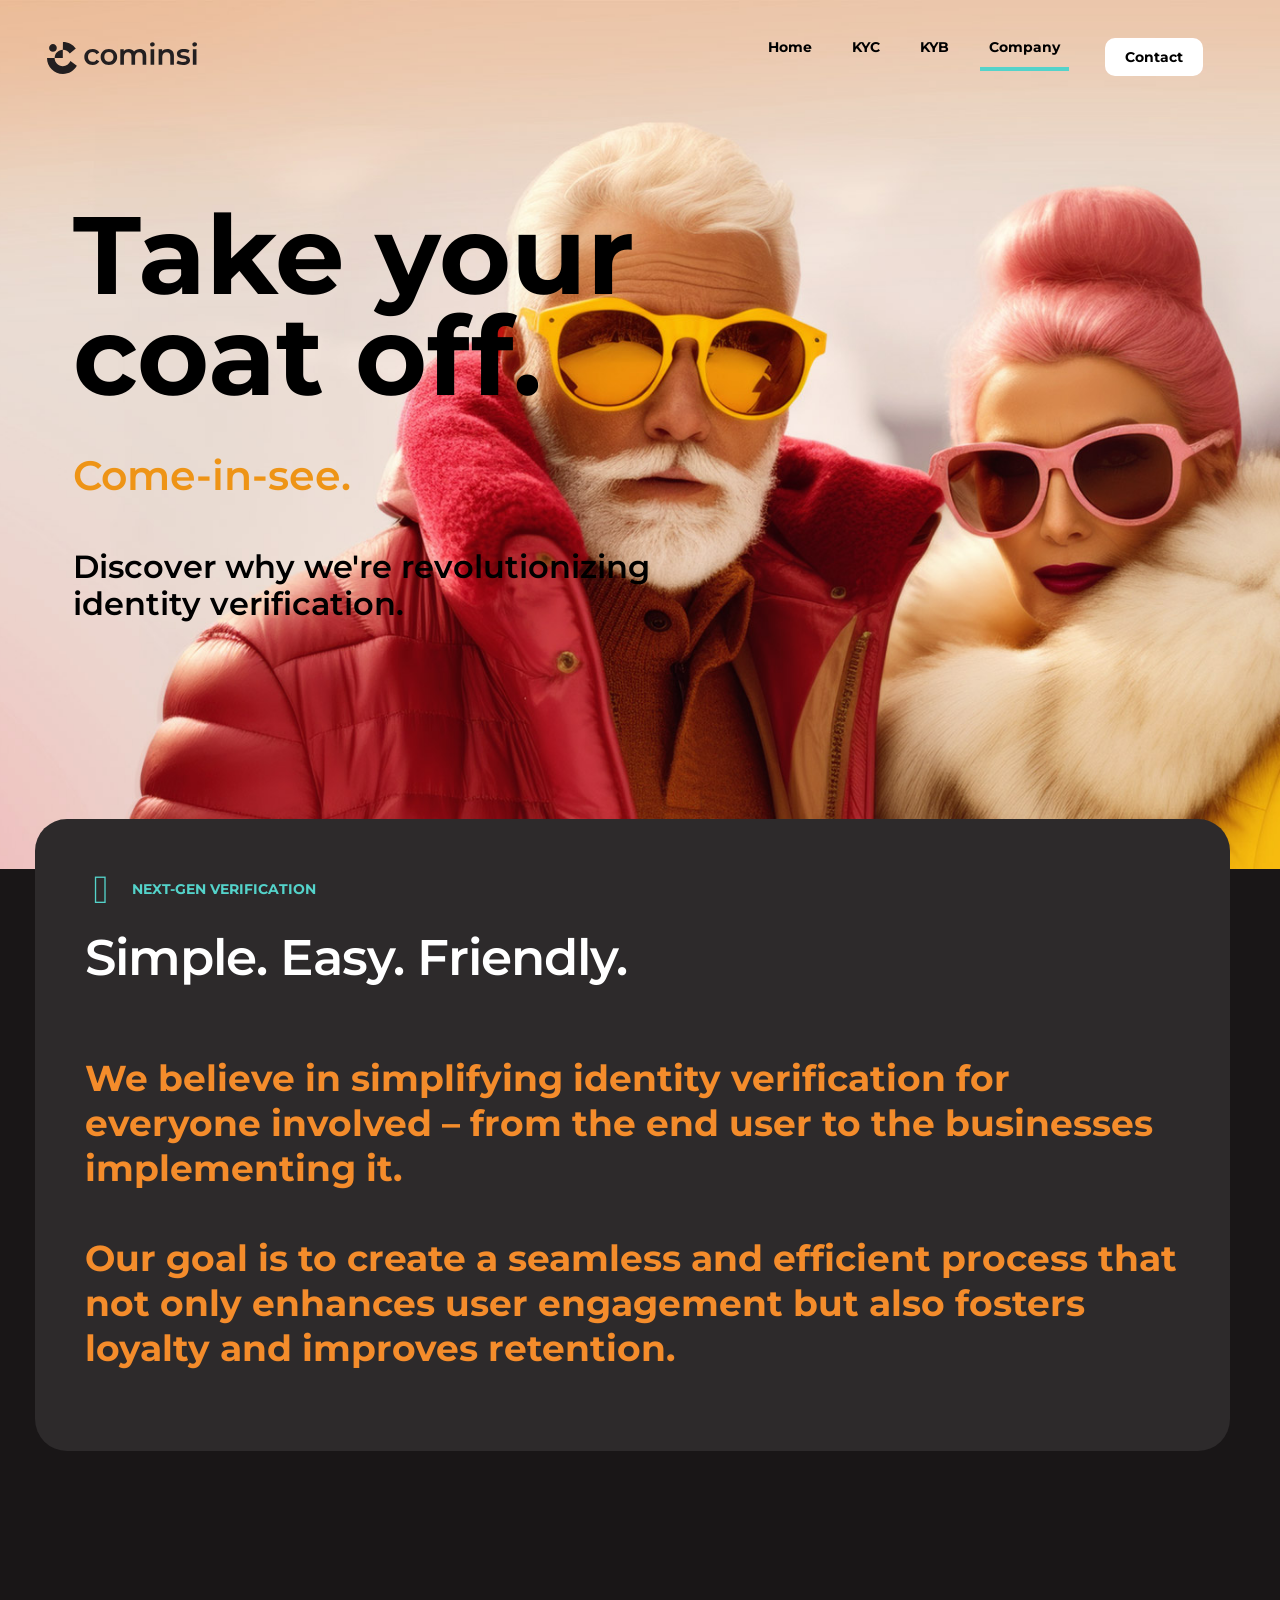
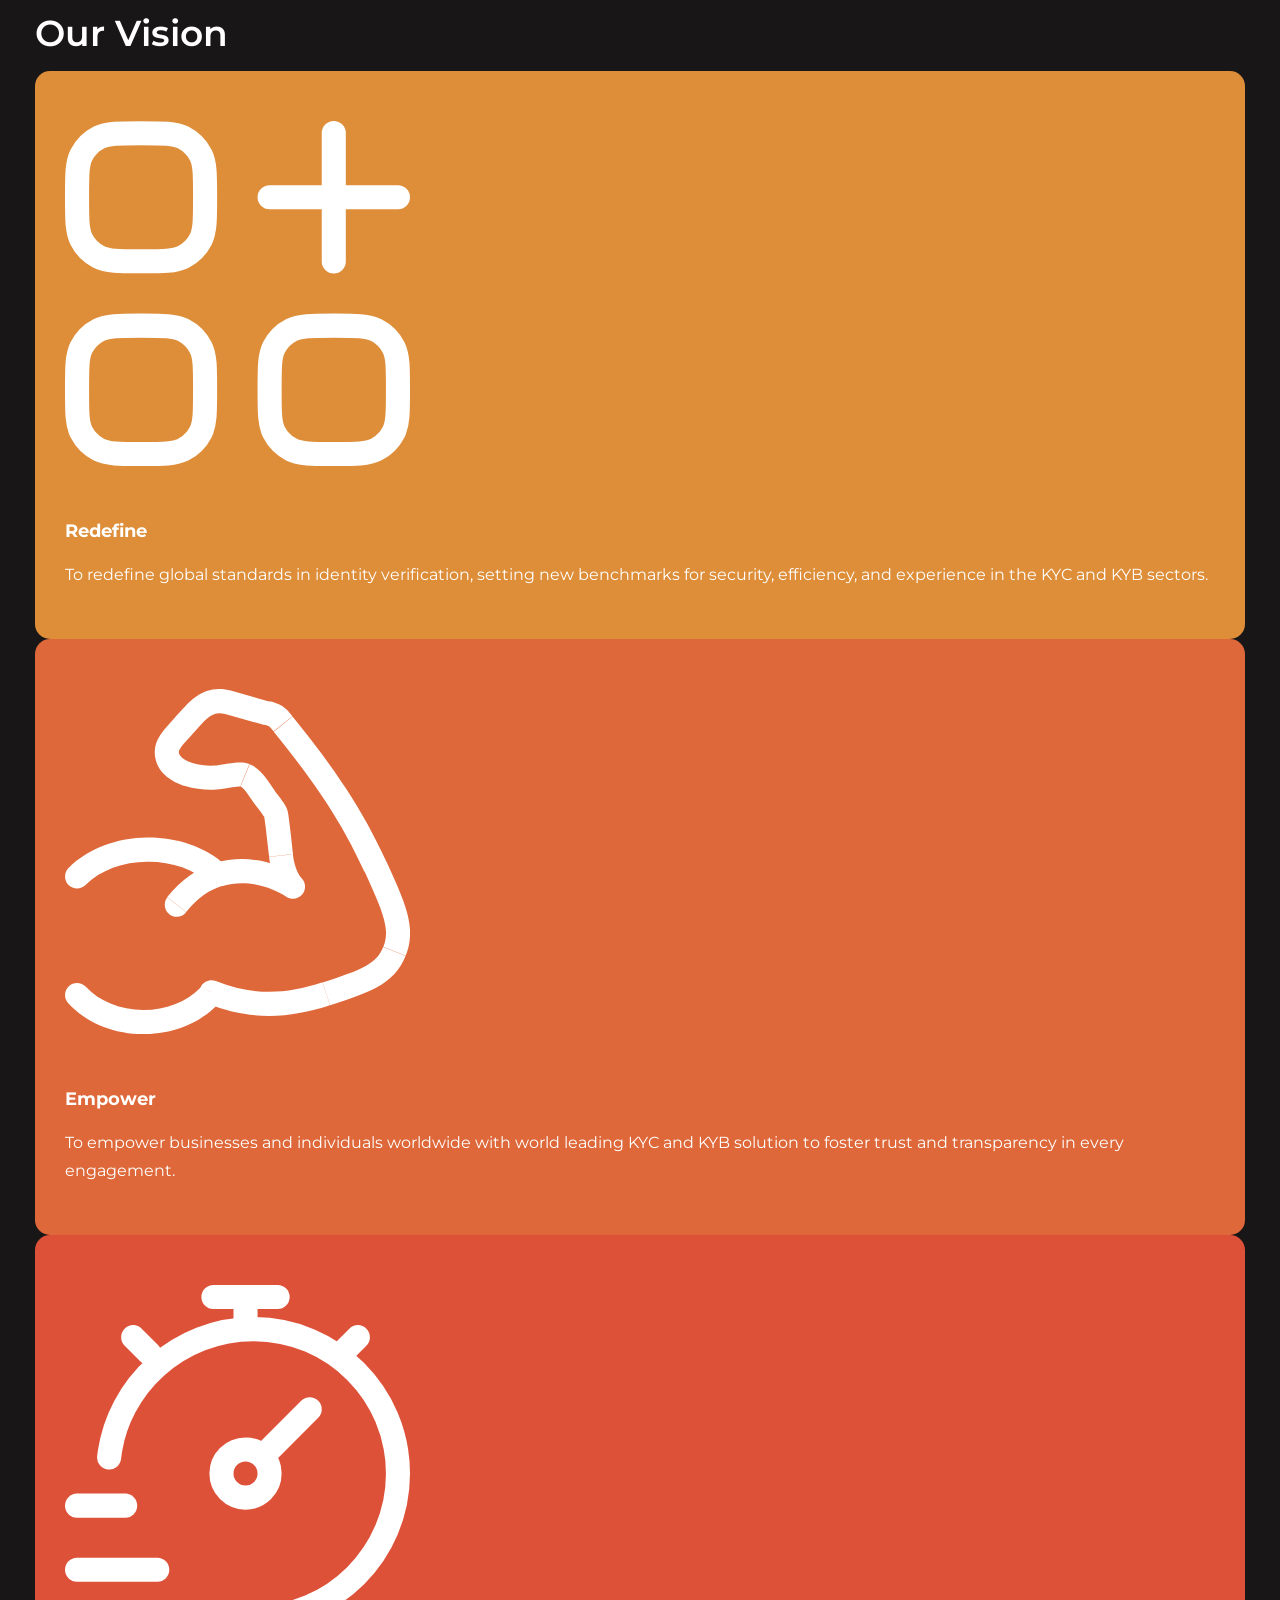
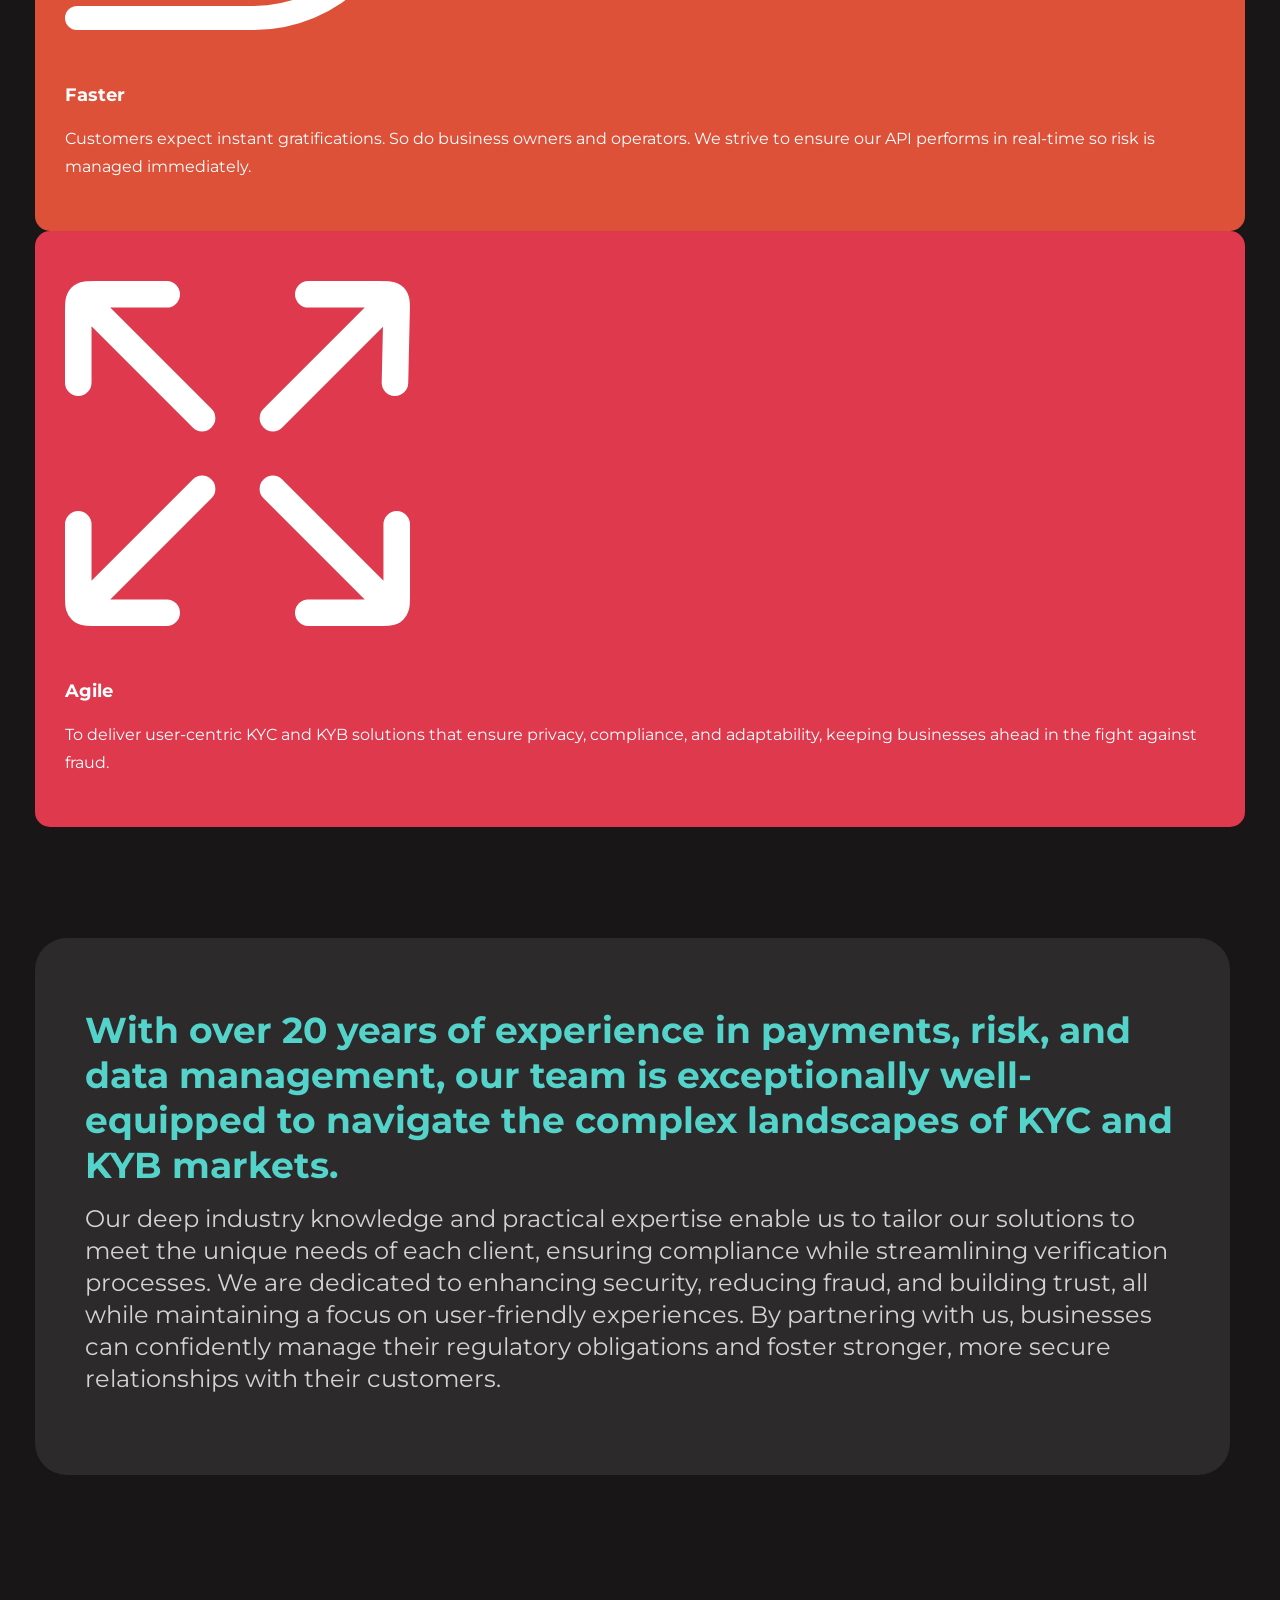
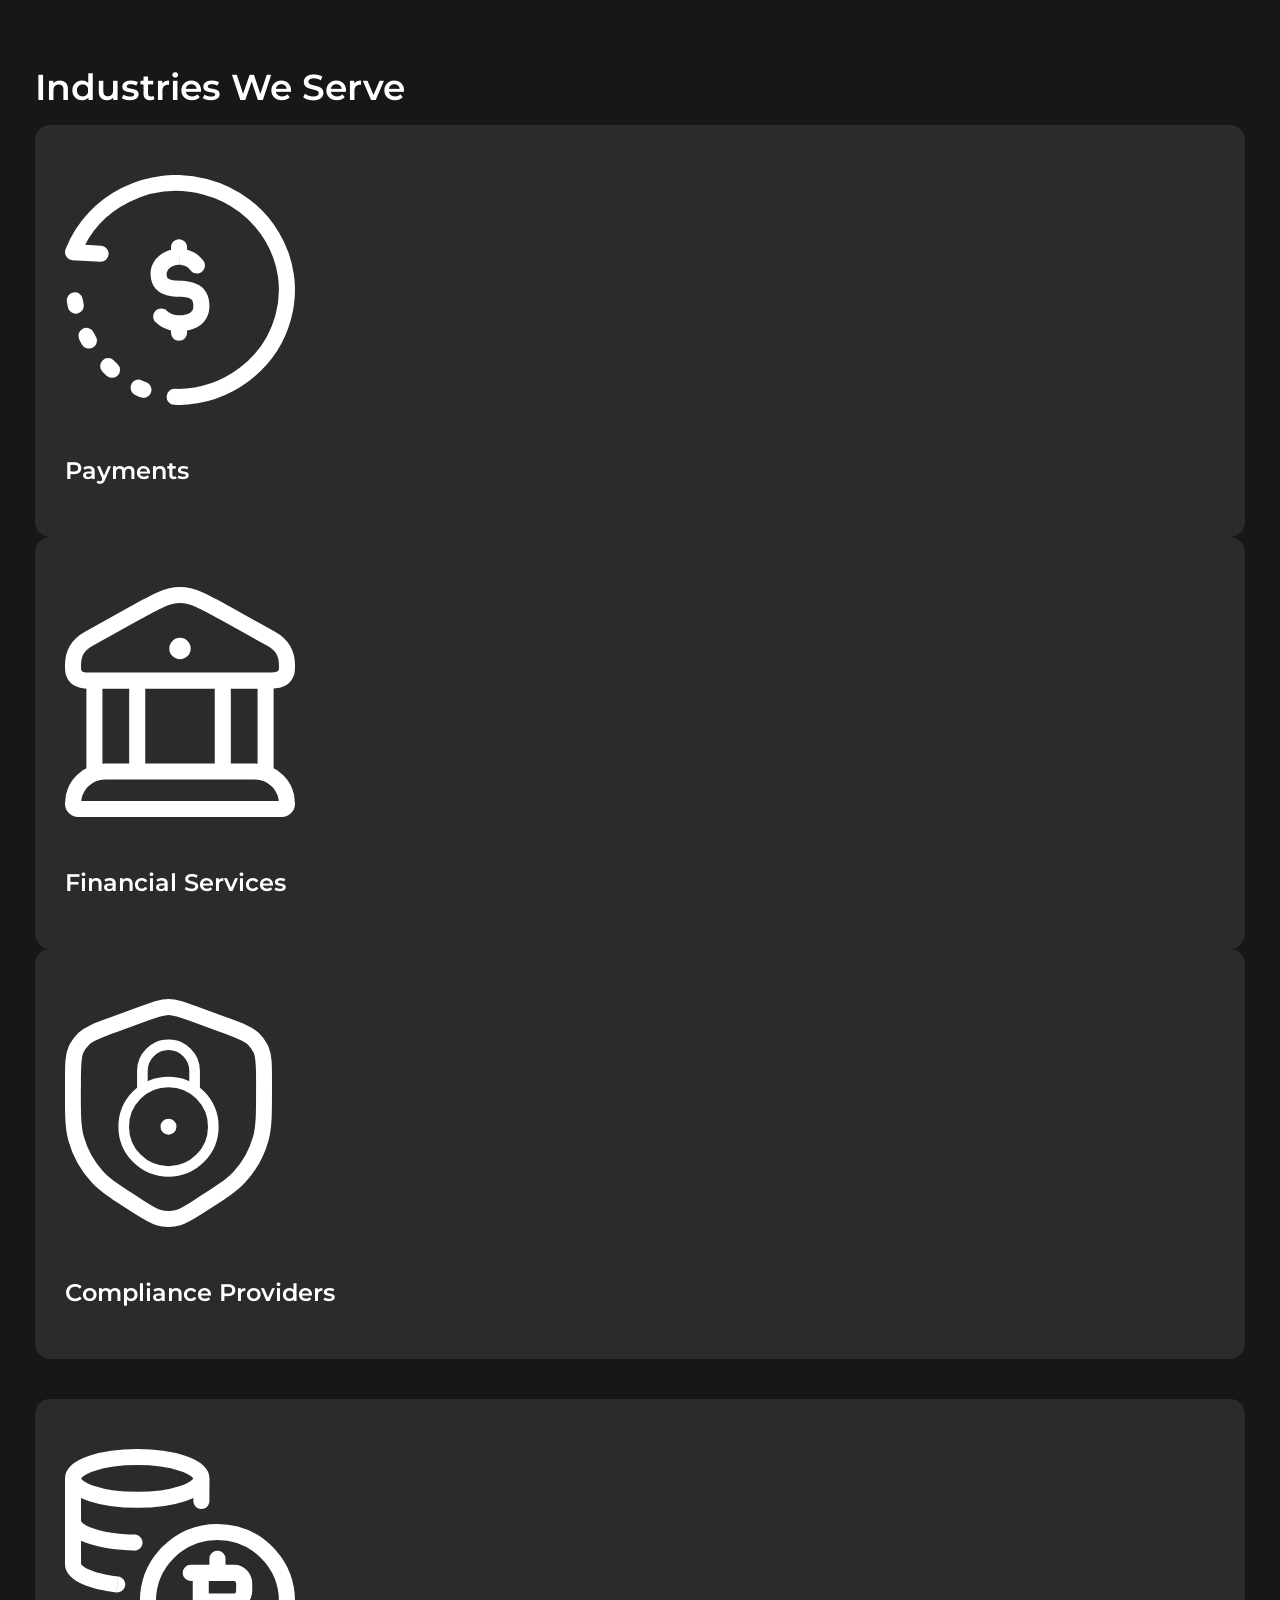
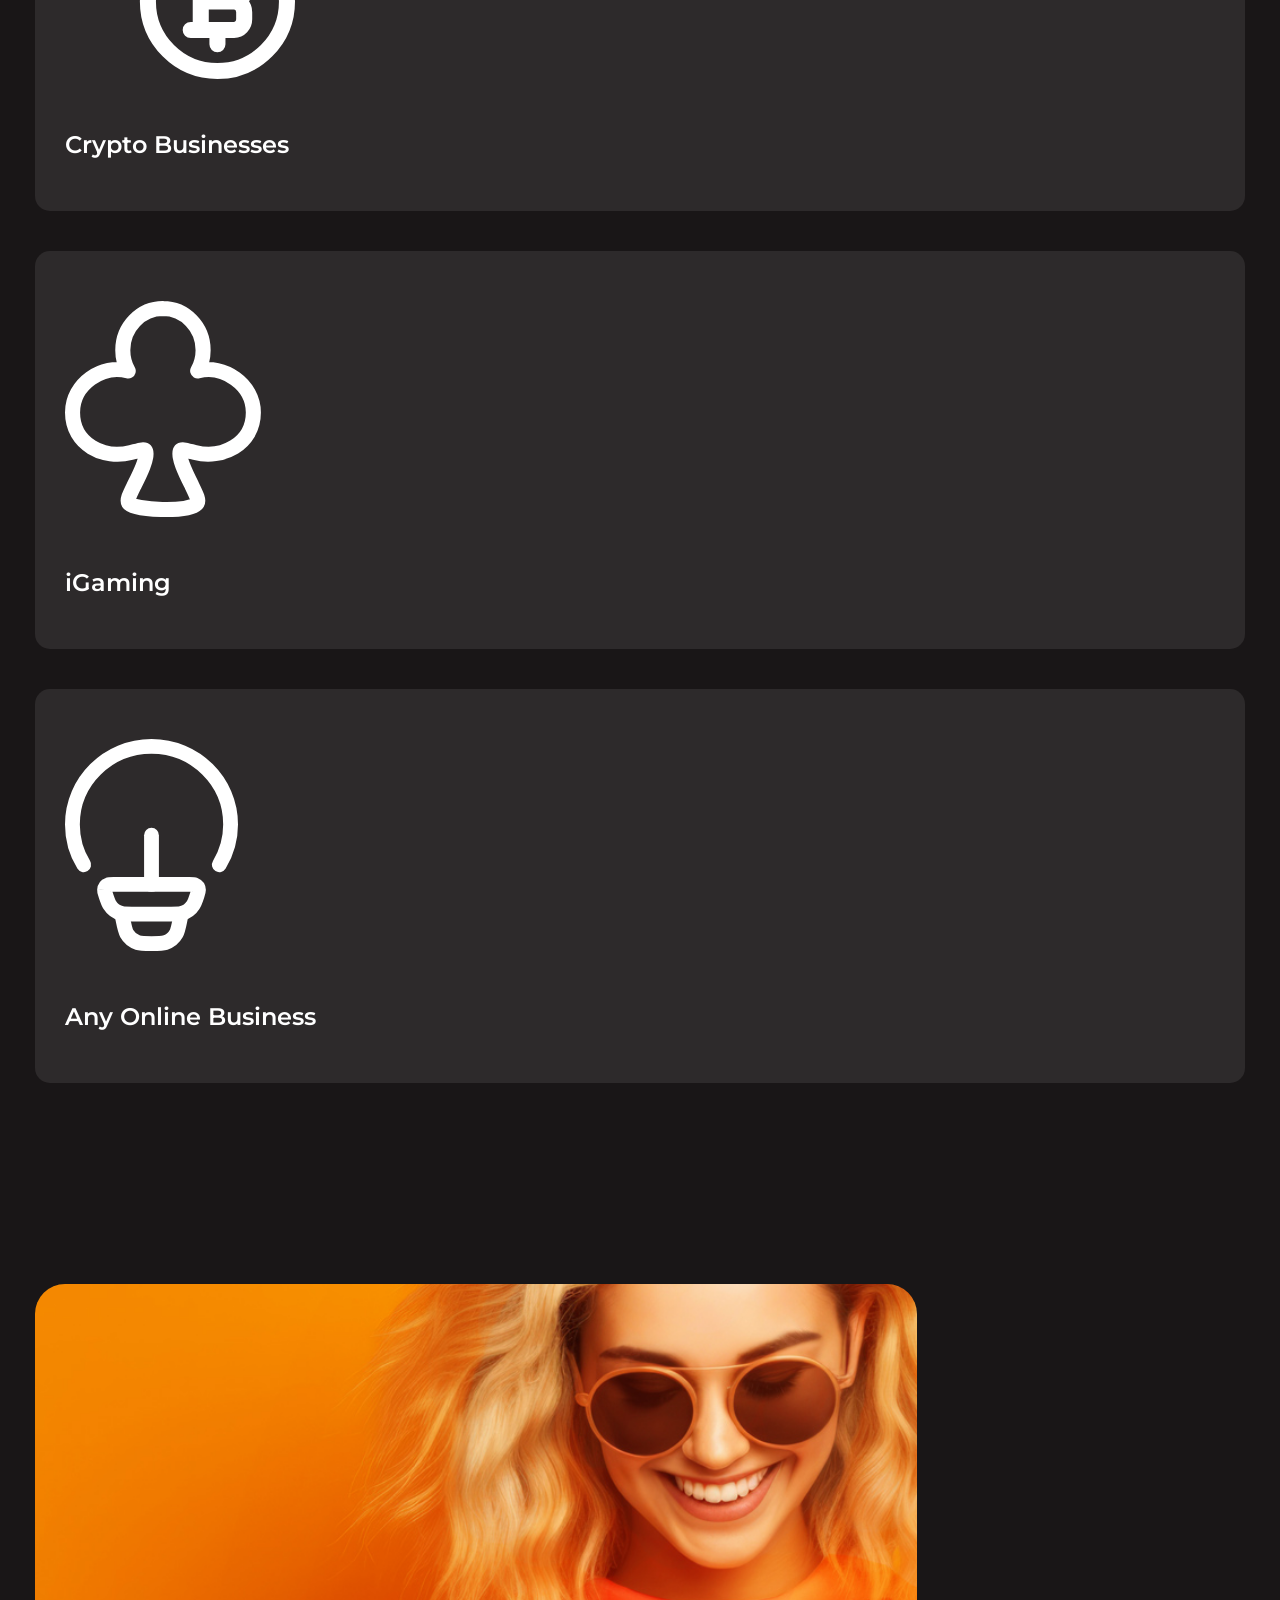
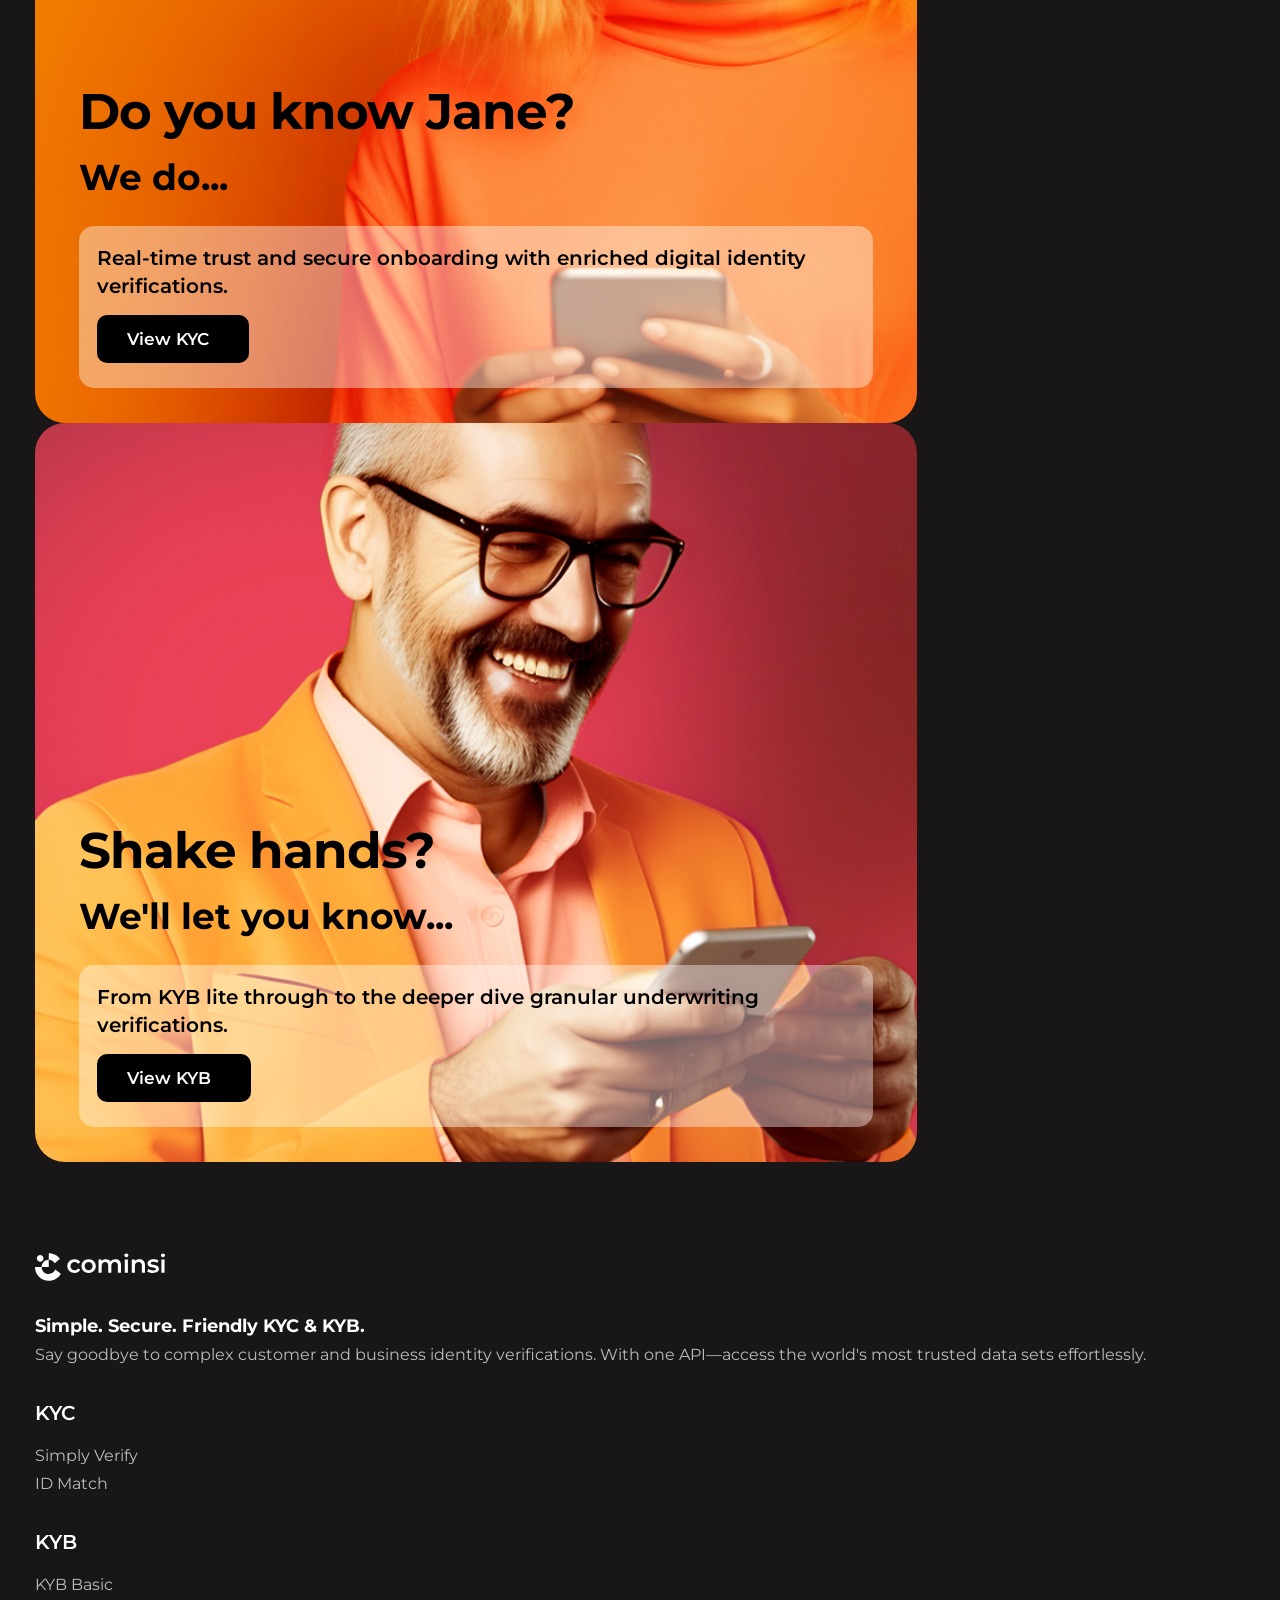
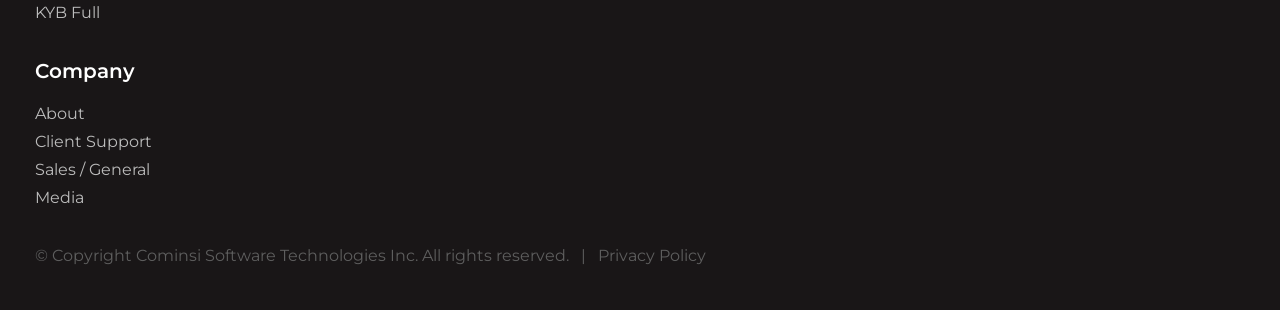
==== company/about.html @ 77bf4274 "Site Launch" ====
<!DOCTYPE html>

<html class="no-js">
<!--<![endif]-->

<head>
	<!-- Basic Page Needs -->
	<meta charset="utf-8">
	<title>Cominsi | KYC</title>
	<meta name="description" content="">
	<meta name="author" content="">
	<!-- Mobile Specific Metas -->
	<meta name="viewport" content="width=device-width, initial-scale=1, maximum-scale=1">
	<!-- Favicons -->
	<link rel="shortcut icon" href="../img/favicon.ico">
	
	<!-- FONTS -->
	
	<link rel='stylesheet' href='https://fonts.googleapis.com/css?family=Montserrat:100,200,300,400,400italic,500,600,700,700italic,900'>
	
	<!-- Bootstrap core CSS -->
	<link href="../css/bootstrap.min.css" rel="stylesheet">
	
	<!--CSS -->
	<link rel='stylesheet' href='../css-new/structure.css'>
	<link rel='stylesheet' href='../css-new/styles.css'>
	
	<!-- Revolution Slider -->
	<link rel="stylesheet" href="../plugins/rs-plugin-6.custom/css/rs6.css"> </head>






<body class="home page template-slider content-brightness-light input-brightness-light button-custom layout-full-width if-zoom no-shadows header-transparent sticky-header sticky-tb-color ab-hide subheader-both-center menu-line-below-80 menuo-right menuo-no-borders logo-no-margin footer-copy-center mobile-tb-center mobile-side-slide mobile-mini-mr-ll tablet-sticky mobile-sticky mobile-icon-user-ss mobile-icon-wishlist-ss mobile-icon-search-ss mobile-icon-wpml-ss mobile-icon-action-ss be-page-5 ">
	<div id="Wrapper">
		<div id="Header_wrapper">
			<header id="Header">
				<div id="Top_bar">
					<div class="container">
						<div class="column one">
							<div class="top_bar_left clearfix">


								<div class="logo">
									<a id="logo" href="../index.html" title="Cominsi" data-height="80" data-padding="15">
										<img class="logo-main scale-with-grid svg" src="../img/svg/brand-cominsi-horz-black.svg" />
										<img class="logo-sticky scale-with-grid svg" src="../img/svg/brand-cominsi-horz-black.svg" />
										<img class="logo-mobile scale-with-grid svg" src="../img/svg/brand-cominsi-horz-black.svg" />
										<img class="logo-mobile-sticky scale-with-grid svg" src="../img/svg/brand-cominsi-horz-black.svg" /></a>
								</div>




								<div class="menu_wrapper">
									<nav id="menu">
										<ul id="menu-main-menu" class="menu menu-main">
											<li> <a href="../index.html" style="color:#000;"><span>Home</span></a> </li>
											<li> <a href="../services/kyc.html" style="color:#000;"><span>KYC</span></a> </li>
											<li> <a href="../services/kyb.html" style="color:#000;"><span>KYB</span></a> </li>
											<li class="current-menu-item page_item current_page_item"> <a href="../services/kyc.html" style="color:#000;"><span>Company</span></a> 
												 <ul class="sub-menu">
                                                    <li><a href="#"><span>About</span></a></li>
                                                    <li><a href="contact.html"><span>Contact Us</span></a></li>
                                                 </ul>
                                            </li>


										</ul>
									</nav>

									<a class="responsive-menu-toggle " href="#" aria-label="Mobile menu"><i class="icon-menu-fine" aria-hidden="true"></i></a> </div>


							</div>
							<div class="top_bar_right ">
								<div class="top_bar_right_wrapper"> <a href="contact.html" class="action_button top-bar-right-button ">Contact</a> </div>
							</div>
						</div>
					</div>
				</div>





				<div class="mfn-main-slider" style="background-color:#ebdace;" >
					<!-- START Home Carwash3 REVOLUTION SLIDER 6.5.21 -->
					<p class="rs-p-wp-fix"></p>
					<rs-module-wrap id="rev_slider_1_1_wrapper" data-source="gallery" style="visibility:hidden;background-color: #ebdace; padding:0;margin:0px auto;margin-top:0;margin-bottom:0; " >
						<rs-module id="rev_slider_1_1" data-version="6.5.21">
							<rs-slides>
								<rs-slide style="position: absolute;" data-key="rs-1" data-title="Slide" data-in="o:0;" data-out="a:false;"> <img src="../img/dummy.png" alt="Slide" title="Home" class="rev-slidebg tp-rs-img rs-lazyload" data-lazyload="../img/transparent.png">
									<!--
										-->
									<rs-group id="slider-1-slide-1-layer-4" data-type="group" data-rsp_ch="on" data-xy="xo:80px,80px,38px,38px;yo:160px,160px,137px,137px;" data-text="w:normal;s:20,20,9,9;l:0,0,12,12;" data-dim="w:300px;h:28px,28px,30px,30px;" data-frame_0="x:-50,-50,-24,-24;" data-frame_1="sp:1000;" data-frame_999="o:0;st:w;sA:9000;" style="z-index:16;">
										<!--
											
										<rs-layer id="slider-1-slide-1-layer-0" data-type="shape" data-rsp_ch="on" data-xy="y:m;" data-text="w:normal;s:20,20,9,9;l:0,0,12,12;" data-dim="w:32,32,30px,30px;h:2,2,2px,2px;" data-frame_999="o:0;st:w;" style="z-index:14;background-color:#7dfec5;"></rs-layer>-->
										
										<!--<rs-layer id="slider-1-slide-1-layer-1" data-type="text" data-color="#7dfec5" data-rsp_ch="on" data-xy="xo:50px,50px,40px,40px;y:m;" data-text="w:normal;s:14,14,18,18;l:14,14,18,18;fw:700;" data-frame_999="o:0;st:w;" style="z-index:15;font-family:'Montserrat';"> BECARWASH </rs-layer>
										
											-->
									</rs-group>
									<!-- -->



									<!-- HEADER	-->
									<rs-layer id="slider-1-slide-1-layer-3" data-color="#000" data-type="text" data-rsp_ch="on" data-xy="xo:80px,80px,50px,50px;yo:225px,225px,300px,300px;" data-text="w:normal;s:120,120,80,80;l:110,110,80,80;fw:700;" data-dim="w:700px,700px,600px,600px;" data-frame_0="x:-50,-50,-24,-24;" data-frame_1="sp:1000;" data-frame_999="o:0;st:w;" style="z-index:12;font-family:'Montserrat';">Take your coat off.</rs-layer>
									

									<!-- SUB-HEADER	-->
									<rs-layer id="slider-1-slide-1-layer-2" data-type="text" data-color="#ee9416" data-rsp_ch="on" data-xy="xo:80px,80px,50px,50px;yo:500px,500px,500px,500px;" data-text="w:normal;s:45,45,40,40;l:40,40,40,40;fw:600;" data-dim="w:700px;" data-frame_0="x:-50,-50,-24,-24;" data-frame_1="sp:1000;" data-frame_999="o:0;st:w;" style="z-index:13;font-family:'Montserrat';"> Come-in-see.</rs-layer>
									



									<!-- SUB-HEADER	-->
									<rs-layer id="slider-1-slide-1-layer-2" data-type="text" data-color="#000" data-rsp_ch="on" data-xy="xo:80px,80px,50px,50px;yo:600px,600px,500px,500px;" data-text="w:normal;s:35,35,40,40;l:40,40,40,40;fw:600;" data-dim="w:700px;" data-frame_0="x:-50,-50,-24,-24;" data-frame_1="sp:1000;" data-frame_999="o:0;st:w;" style="z-index:13;font-family:'Montserrat';">Discover why we're revolutionizing identity verification.</rs-layer>
									


									<!-- IMAGE -->
									<rs-layer id="slider-1-slide-1-layer-8" data-type="image" data-rsp_ch="on" data-xy="x:r,r,c,c;xo:0,0,80px,80px;y:t,t,b,b;yo:0px,0px,0px,0px;" data-dim="w:1920px,1920px,1500px,1500px;h:1280px,1280px,1000px,1000px;" data-basealign="slide" data-frame_0="x:right;" data-frame_1="sp:1000;" data-frame_999="o:0;st:w;" style="z-index:2;"><img src="../img/dummy.png" class="tp-rs-img rs-lazyload" width="1920" height="1280" data-lazyload="../img/company/about.jpg"> </rs-layer>

									

									
									<!--
										-->
								</rs-slide>
							</rs-slides>
						</rs-module>
					</rs-module-wrap>
					<!-- END REVOLUTION SLIDER -->
				</div>
			</header>
		</div>





		<div id="Content" role="main">



			<div class="section mcb-section mcb-section_custom37 default-width m-t-50decrease " style="z-index:1;">
				<div class="section_wrapper mcb-section_inner_custom37 row">
					<div class="col-md-12 mcb-wrap_custom100 tablet-one mobile-one clearfix" data-desktop-col="two-third" data-tablet-col="tablet-one" data-mobile-col="mobile-one" >
						
						<div class="mcb-wrap_inner row mcb-wrap_inner_custom100" style="background-color: #2d2a2b;">
							
							<div class="col-12 mcb_item_custom208 tablet-one mobile-one column_icon_box_2 mfn-item-inline">
								<div class=" mcb-column_inner_custom208">
									<div class="mfn-icon-box mfn-icon-box-left mfn-icon-box-center">
										<div class="icon-wrapper"> <i class="icon-minus-fine" aria-hidden="true"></i> </div>
											<div class="desc-wrapper">
												<h6 class="title teal">NEXT-GEN VERIFICATION</h6>
											</div>
									</div>
								</div>
							</div>

							<div class="col-12 mcb_item_custom209 tablet-one mobile-one _2">
								<div class=" mcb-column_inner_custom209">
									<div class="mfn-divider mfn-divider-center">
										<div class="mfn-divider-inner"></div>
									</div>
								</div>
							</div>

							<div class="col-md-12 mcb_item_custom210 tablet-three-fourth mobile-one column_heading">
								<div class=" mcb-column_inner_custom210">
									<h2 class="title">Simple. Easy. Friendly.</h2> 
								</div>
							</div>

							<div class="col-12 mcb_item_custom211 tablet-one mobile-one column_heading">
								<div class=" mcb-column_inner_custom211">
									<h3 class="yellow-orange"><b>We believe in simplifying identity verification for everyone involved – from the end user to the businesses implementing it. <br><Br>Our goal is to create a seamless and efficient process that not only enhances user engagement but also fosters loyalty and improves retention. </b> </h3> 
									
								</div>
							</div>


							<div class="col-12 mcb_item_custom212 tablet-one mobile-one">
								<div class=" mcb-column_inner_custom212">
									 <h5 class="white"></h5>
								</div>
							</div>

						</div>
					</div>



				</div>
			</div>



<div class="section mcb-section event8-radius m-t-20" style="padding-bottom:100px;">
				<div class="container">
					
					
					
					<div class="col-12" data-col="one">
						<h3 class="white"> Our Vision</h3>
						<div class="row">
							

							<div class="col-md-3 column_hover_color">
									<div class="hover_color_bg" style="background-color:#de8e39;border-radius:15px;">
										<div class="hover_color_wrapper" style="padding:50px 30px 35px;"><img class="scale-with-grid" src="../img/svg/redefine.svg" width="30%" />
											<hr class="no_line" style="margin: 0 auto 40px auto" />
											<p class="big white"> Redefine</p>
											<p class="white"> To redefine global standards in identity verification, setting new benchmarks for security, efficiency, and experience in the KYC and KYB sectors. </p>
										</div>
									</div>
							</div>

							<div class="col-md-3 column_hover_color">
									<div class="hover_color_bg" style="background-color:#de6839;border-radius:15px;">
										<div class="hover_color_wrapper" style="padding:50px 30px 35px;"><img class="scale-with-grid" src="../img/svg/muscle.svg" width="30%" />
											<hr class="no_line" style="margin: 0 auto 40px auto" />
											<p class="big white">Empower</p>
											<p class="white"> To empower businesses and individuals worldwide with world leading KYC and KYB solution to foster trust and transparency in every engagement.</p>
										</div>
									</div>
							</div>

							<div class="col-md-3 column_hover_color">
									<div class="hover_color_bg" style="background-color:#de5139;border-radius:15px;">
										<div class="hover_color_wrapper" style="padding:50px 30px 35px;"><img class="scale-with-grid" src="../img/svg/timer.svg" width="30%" />
											<hr class="no_line" style="margin: 0 auto 40px auto" />
											<p class="big white">Faster</p>
											<p class="white">Customers expect instant gratifications. So do business owners and operators. We strive to ensure our API performs in real-time so risk is managed immediately.</p>
										</div>
									</div>
							</div>



							<div class="col-md-3 column_hover_color">
									<div class="hover_color_bg" style="background-color:#de394d;border-radius:15px;">
										<div class="hover_color_wrapper" style="padding:50px 30px 35px;"><img class="scale-with-grid" src="../img/svg/agile-arrows.svg" width="30%" />
											<hr class="no_line" style="margin: 0 auto 40px auto" />
											<p class="big white">Agile</p>
											<p class="white" > To deliver user-centric KYC and KYB solutions that ensure privacy, compliance, and adaptability, keeping businesses ahead in the fight against fraud. </p>
										</div>
									</div>
							</div>

							<div class="col-12"><hr class="no_line" style="margin: 0 auto 60px auto" /> </div>

						</div>
					</div>
				</div>
			</div>



	<div class="section mcb-section mcb-section_custom37 default-width m-t-50decrease " style="z-index:1;">
				<div class="section_wrapper mcb-section_inner_custom37 row">
					<div class="col-md-12 mcb-wrap_custom100 tablet-one mobile-one clearfix" data-desktop-col="two-third" data-tablet-col="tablet-one" data-mobile-col="mobile-one" >
						
						<div class="mcb-wrap_inner row mcb-wrap_inner_custom100" style="background-color: #2d2a2b;">
							
							

							<div class="col-12 mcb_item_custom209 tablet-one mobile-one _2">
								<div class=" mcb-column_inner_custom209">
									<div class="mfn-divider mfn-divider-center">
										<div class="mfn-divider-inner"></div>
									</div>
								</div>
							</div>

							

							<div class="col-12 mcb_item_custom211 tablet-one mobile-one column_heading">
								<div class=" mcb-column_inner_custom211">
									<h3 class="teal"><b>With over 20 years of experience in payments, risk, and data management, our team is exceptionally well-equipped to navigate the complex landscapes of KYC and KYB markets.</b></h3>

									<h4 class="light-text light-grey"> Our deep industry knowledge and practical expertise enable us to tailor our solutions to meet the unique needs of each client, ensuring compliance while streamlining verification processes. We are dedicated to enhancing security, reducing fraud, and building trust, all while maintaining a focus on user-friendly experiences. By partnering with us, businesses can confidently manage their regulatory obligations and foster stronger, more secure relationships with their customers.</h4>
								</div>
							</div>


							<div class="col-12 mcb_item_custom212 tablet-one mobile-one">
								<div class=" mcb-column_inner_custom212">
									 <h5 class="white"></h5>
								</div>
							</div>

						</div>
					</div>



				</div>
			</div>




<div class="section mcb-section event8-radius m-t-50" style="padding-bottom:100px;">
				<div class="container">
					
					
					<div class="col-12" data-col="one">
						<h3 class="white"> Industries We Serve</h3>
						<div class="row">

							<div class="col-md-4 column_hover_color">
									<div class="hover_color_bg" style="background-color:#2d2a2b;border-radius:15px;">
										<div class="hover_color_wrapper" style="padding:50px 30px 35px;"><img class="scale-with-grid" src="../img/svg/payments.svg" width="20%" />
											<hr class="no_line" style="margin: 0 auto 40px auto" />
											<h4 class="white"> Payments</h4>
											
										</div>
									</div>
							</div>

							<div class="col-md-4 column_hover_color">
									<div class="hover_color_bg" style="background-color:#2d2a2b;border-radius:15px;">
										<div class="hover_color_wrapper" style="padding:50px 30px 35px;"><img class="scale-with-grid" src="../img/svg/bank.svg" width="20%" />
											<hr class="no_line" style="margin: 0 auto 40px auto" />
											<h4 class="white">Financial Services</h4>
											
										</div>
									</div>
							</div>

							<div class="col-md-4 column_hover_color">
									<div class="hover_color_bg" style="background-color:#2d2a2b;border-radius:15px;">
										<div class="hover_color_wrapper" style="padding:50px 30px 35px;"><img class="scale-with-grid" src="../img/svg/compliance.svg" width="18%" />
											<hr class="no_line" style="margin: 0 auto 40px auto" />
											<h4 class="white">Compliance Providers</h4>
											
										</div>
									</div>
							</div>
						






							<div class="col-md-4 column_hover_color m-t-40">
								<div class="hover_color_bg" style="background-color:#2d2a2b;border-radius:15px;">
									<div class="hover_color_wrapper" style="padding:50px 30px 35px;"><img class="scale-with-grid" src="../img/svg/crypto.svg" width="20%" />
										<hr class="no_line" style="margin: 0 auto 40px auto" />
										<h4 class="white">Crypto Businesses</h4>
										
									</div>
								</div>
							</div>
						


						


							<div class="col-md-4 column_hover_color m-t-40">
								<div class="hover_color_bg" style="background-color:#2d2a2b;border-radius:15px;">
									<div class="hover_color_wrapper" style="padding:50px 30px 35px;"><img class="scale-with-grid" src="../img/svg/gaming.svg" width="17%" />
										<hr class="no_line" style="margin: 0 auto 40px auto" />
										<h4 class="white">iGaming</h4>
										
									</div>
								</div>
							</div>




							<div class="col-md-4 column_hover_color m-t-40">
								<div class="hover_color_bg" style="background-color:#2d2a2b;border-radius:15px;">
									<div class="hover_color_wrapper" style="padding:50px 30px 35px;"><img class="scale-with-grid" src="../img/svg/idea.svg" width="15%" />
										<hr class="no_line" style="margin: 0 auto 40px auto" />
										<h4 class="white">Any Online Business</h4>
										
									</div>
								</div>
							</div>



							

							<div class="col-12"><hr class="no_line" style="margin: 0 auto 60px auto" /> </div>

						</div>
					</div>
				</div>
			</div>




<section id="solutions" class="page-section">

			<div class="section mcb-section equal-height bg-contain" style="padding-top:100px;padding-bottom:60px; background-image:url();background-repeat:no-repeat;background-position:center bottom">
				<div class="container">
					<div class="row">
						<div class="wrap mcb-wrap one valign-top move-up clearfix col-12" data-col="one" style="margin-top:-60px">
							<div class="row">

								<div class="col-md-6 column_column column-margin-20px">
									<div class="column_attr clearfix mobile_align_center bg-cover" style="background-color:#de5139; background-image:url('../img/homepage/know-jane.jpg');background-repeat:no-repeat;background-position:center;padding:400px 5% 35px ;border-radius: 30px;">
										<h2><span style="color:#000; font-weight: 700;">Do you know Jane?</span></h2>
										<h3><span style="color:#000; font-weight: 700;">We do...</span></h3>
										<hr class="no_line" style="margin: 0 auto 10px auto" />
										<div class="white-box">
											<p>Real-time trust and secure onboarding with enriched digital identity verifications.</span> </p> <a class="button has-icon button_right button_theme " href="../services/kyc.html"><span class="button_icon"><i class="fas fa-arrow-right" ></i></span><span class="button_label">View KYC</a> </span>
										</div>
									</div>
								</div>

								<div class="col-md-6 column_column column-margin-20px">
									<div class="column_attr clearfix mobile_align_center bg-cover" style="background-color:#de394d; background-image:url('../img/homepage/kyb-hand-shake.jpg');background-repeat:no-repeat;background-position:center;padding:400px 5% 35px ;border-radius: 30px;">
										<h2><span style="color:#000; font-weight: 700; ">Shake hands?</span></h2>
										<h3><span style="color:#000; font-weight: 700;">We'll let you know...</span></h3>
										<hr class="no_line" style="margin: 0 auto 10px auto" />
										<div class="white-box">
											<p>From KYB lite through to the deeper dive granular underwriting verifications.</span> </p> <a class="button has-icon button_right button_size_2 button_theme" href="../services/kyb.html"><span class="button_icon"><i class="fas fa-arrow-right" ></i></span><span class="button_label">View KYB</a> </span>
										</div>
									</div>
								</div>

							</div>
						</div>
					</div>
				</div>
			</div>
		</section>




			

		











		</div>



		 <!-- Footer -->
        <footer id="footer" style="background-color: #191617;">


            <div class="footer-content footer-border">

                

                <div class="container">
                    <div class="row">
                        <div class="col-lg-7" style="padding-right:60px;">
                            <div class="widget">
                            	<img src="../img/svg/brand-cominsi-horz-white.svg" width="130" height="30" />
                                <div class="widget-title m-t-20"><span class="big white">Simple. Secure. Friendly KYC & KYB.</span></div>
                                <p class="mb-5" style="color:#bcbcbc;">Say goodbye to complex customer and business identity verifications. With one API—access the world's most trusted data sets effortlessly. </p> 
                            </div>

                           <!-- <div class="mb-4 social-icons social-icons-colored-hover">
                                <ul>
                                    <li class="social-fade"><a href="https://twitter.com/acuitytec" target="_blank"><img src="../../img/svg/twitter-x.svg"></a></li>
                                    <li class="social-fade m-l-10"><a href="https://www.linkedin.com/company/acuitytec/" target="_blank"><img src="../../img/svg/linkedin.svg"></a></li>
                                     <li class="social-fade m-l-10"><a href="https://www.facebook.com/AcuityTec/" target="_blank"><img src="../../img/svg/facebook.svg"></a></li>
                                      <li class="social-fade m-l-10"><a href="https://www.reddit.com/user/Acuitytec-global/" target="_blank"><img src="../../img/svg/reddit.svg"></a></li>
                                    
                                </ul>
                            </div>-->

                      


                        </div>
                        <div class="col-lg-5">
                            <div class="row">
                                <div class="col-lg-4 col-sm-4 col-6">
                                    <div class="widget">
                                        <div class="widget-title"><h5 class="white" style="color:#fff;">KYC</h5></div>
                                        <ul class="list">
                                            <li><a href="#kyc-verify" style="color:#bcbcbc;">Simply Verify</a></li>
                                            <li><a href="#kyc-verify" style="color:#bcbcbc;">ID Match</a></li>
                                           
                                        </ul>
                                    </div>
                                </div>
                                <div class="col-lg-4 col-sm-4 col-6">
                                    <div class="widget">
                                        <div class="widget-title white"><h5 class="white">KYB</h5></div>
                                        <ul class="list">
                                            <li><a href="kyb.html" style="color:#bcbcbc;">KYB Basic</a></li>
                                            <li><a href="kyb.html" style="color:#bcbcbc;">KYB Full</a></li>
                                        </ul>
                                    </div>
                                </div>
                                <div class="col-lg-4 col-sm-4 col-6">
                                    <div class="widget">
                                        <div class="widget-title"><h5 class="white">Company</h5></div>
                                        <ul class="list">
                                             <li><a href="#" style="color:#bcbcbc;">About</a></li>
                                             <li><a href="mailto:support@cominsi.com" style="color:#bcbcbc;">Client Support</a></li>
                                             <li><a href="mailto:hello@cominsi.com" style="color:#bcbcbc;">Sales / General </a></li>
                                             <li><a href="mailto:pr@cominsi.com" style="color:#bcbcbc;">Media</a></li>
                                        </ul>
                                    </div>
                                </div>
                               
                            </div>
                        </div>
                    </div>
                </div>
            </div>
            <div class="copyright-content">
                <div class="container">
                    <div class="copyright-text text-left grey m-b-40"> &copy; Copyright Cominsi Software Technologies Inc. All rights reserved. &nbsp;  |  &nbsp; <a href="privacy.html" class="grey">Privacy Policy</a></div>
                </div>
            </div>
        </footer>
        <!-- end: Footer -->

















	<div id="body_overlay"></div>
	<div id="Side_slide" class="right dark" data-width="250" aria-expanded="false" role="banner" aria-label="Responsive menu">
		<div class="close-wrapper"> <a href="#" class="close"><i class="icon-cancel-fine" aria-label="menu close icon"></i></a> </div>
		<div class="extras">
			<div class="extras-wrapper" role="navigation" aria-label="Extras menu"></div>
		</div>
		<div class="lang-wrapper" role="navigation" aria-label="Translation Menu"></div>
		<div class="menu_wrapper" role="navigation" aria-label="Main Menu"></div>
		<ul class="social" role="navigation" aria-label="Social Menu"></ul>
	</div>
	<!-- JS -->
	<script src="../js/jquery-3.6.0.min.js"></script>
	<script src="../js/jquery-migrate-3.4.0.min.js"></script>
	<script src="../js/mfn.menu.js"></script>
	<script src="../js/jquery.plugins.js"></script>
	<script src="../js/jquery.jplayer.min.js"></script>
	<script src="../js/animations/animations.js"></script>
	<script src="../js/translate3d.js"></script>
	<script src="../js/scripts.js"></script>
	<script src="../plugins/rs-plugin-6.custom/js/revolution.tools.min.js"></script>
	<script src="../plugins/rs-plugin-6.custom/js/rs6.min.js"></script>
	<script src="../phpmailer/form.js"></script>
	<script type="text/javascript">
	var revapi1, tpj;

	function revinit_revslider11() {
		jQuery(function() {
			tpj = jQuery;
			revapi1 = tpj("#rev_slider_1_1");
			if(revapi1 == undefined || revapi1.revolution == undefined) {
				revslider_showDoubleJqueryError("rev_slider_1_1");
			} else {
				revapi1.revolution({
					sliderLayout: "fullwidth",
					visibilityLevels: "1240,1240,778,778",
					gridwidth: "1400,1400,778,778",
					gridheight: "950,950,1100,1100",
					spinner: "spinner12",
					perspective: 600,
					perspectiveType: "global",
					spinnerclr: "#13d5ff",
					editorheight: "950,768,1100,720",
					responsiveLevels: "1240,1240,778,778",
					progressBar: {
						disableProgressBar: true
					},
					navigation: {
						onHoverStop: false
					},
					fallbacks: {
						allowHTML5AutoPlayOnAndroid: true
					},
				});
			}
		});
	} // End of RevInitScript
	var once_revslider11 = false;
	if(document.readyState === "loading") {
		document.addEventListener('readystatechange', function() {
			if((document.readyState === "interactive" || document.readyState === "complete") && !once_revslider11) {
				once_revslider11 = true;
				revinit_revslider11();
			}
		});
	} else {
		once_revslider11 = true;
		revinit_revslider11();
	}
	</script>
</body>

</html>
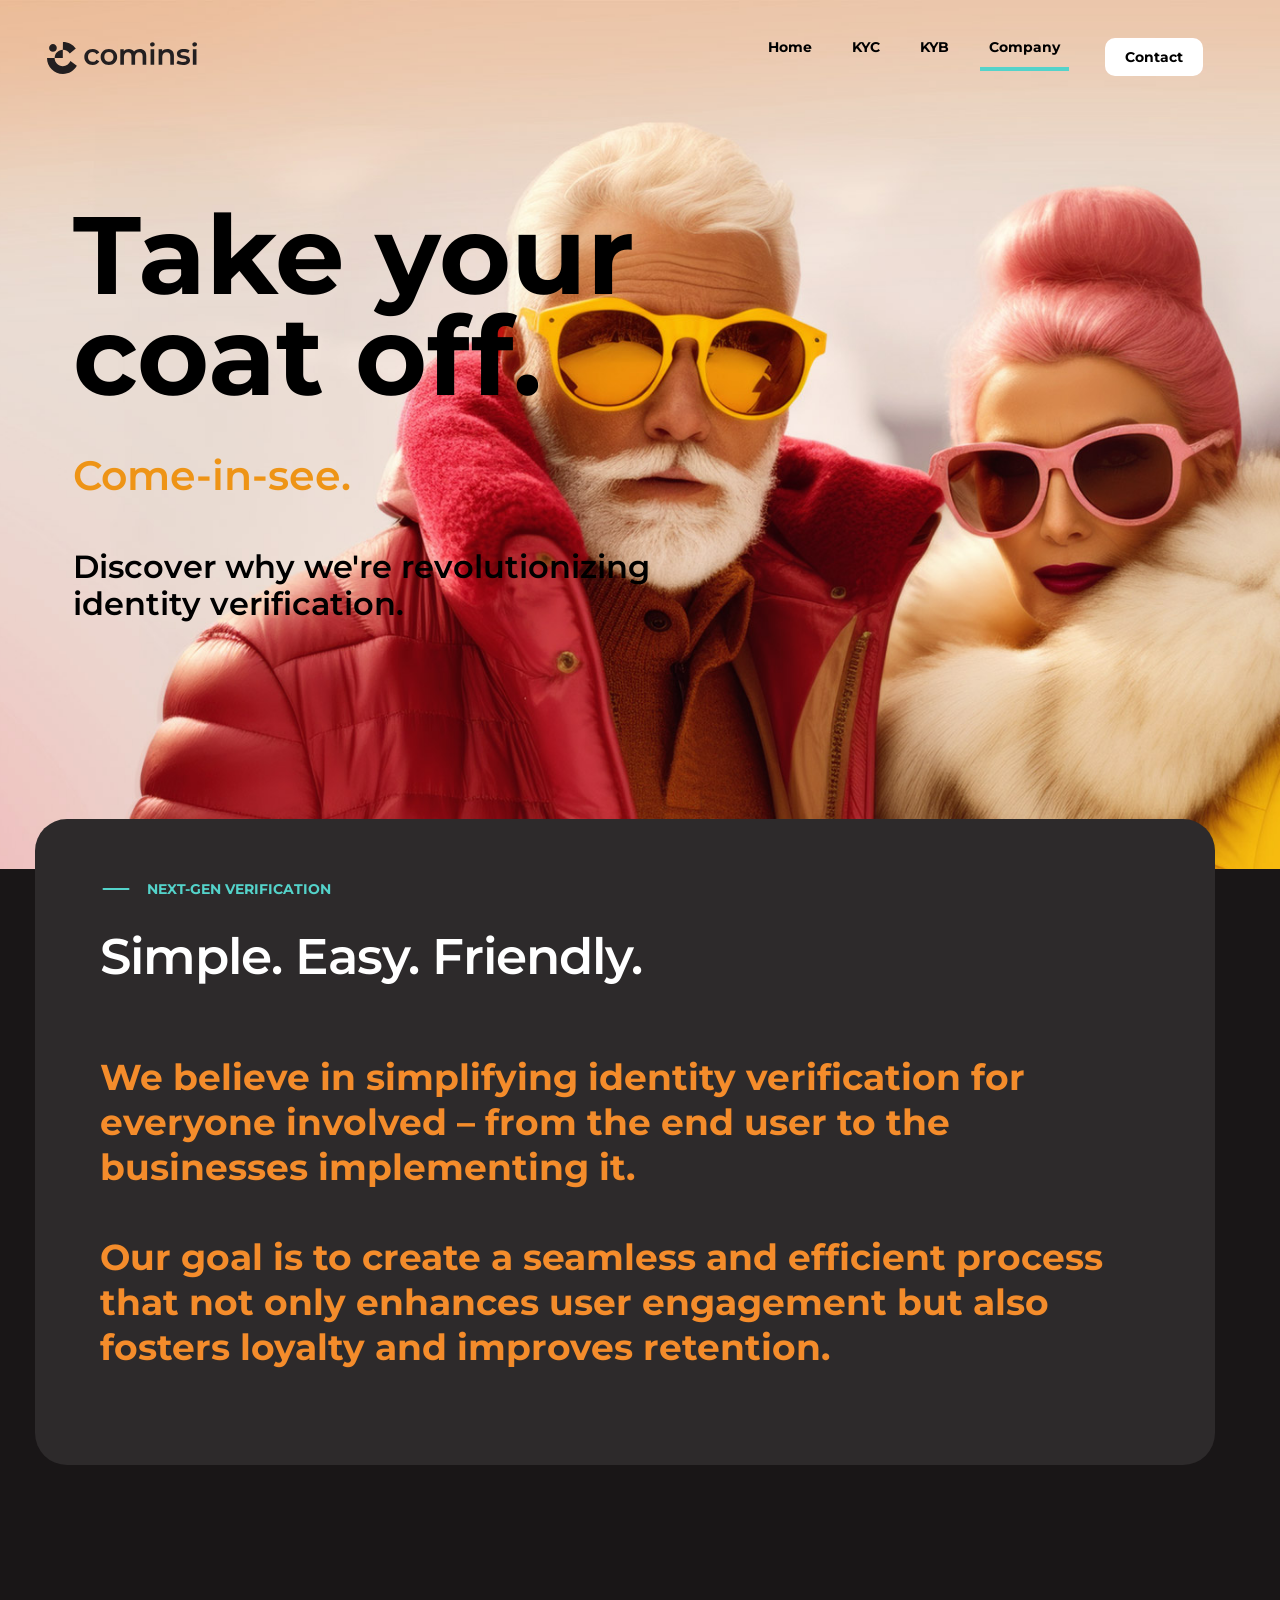
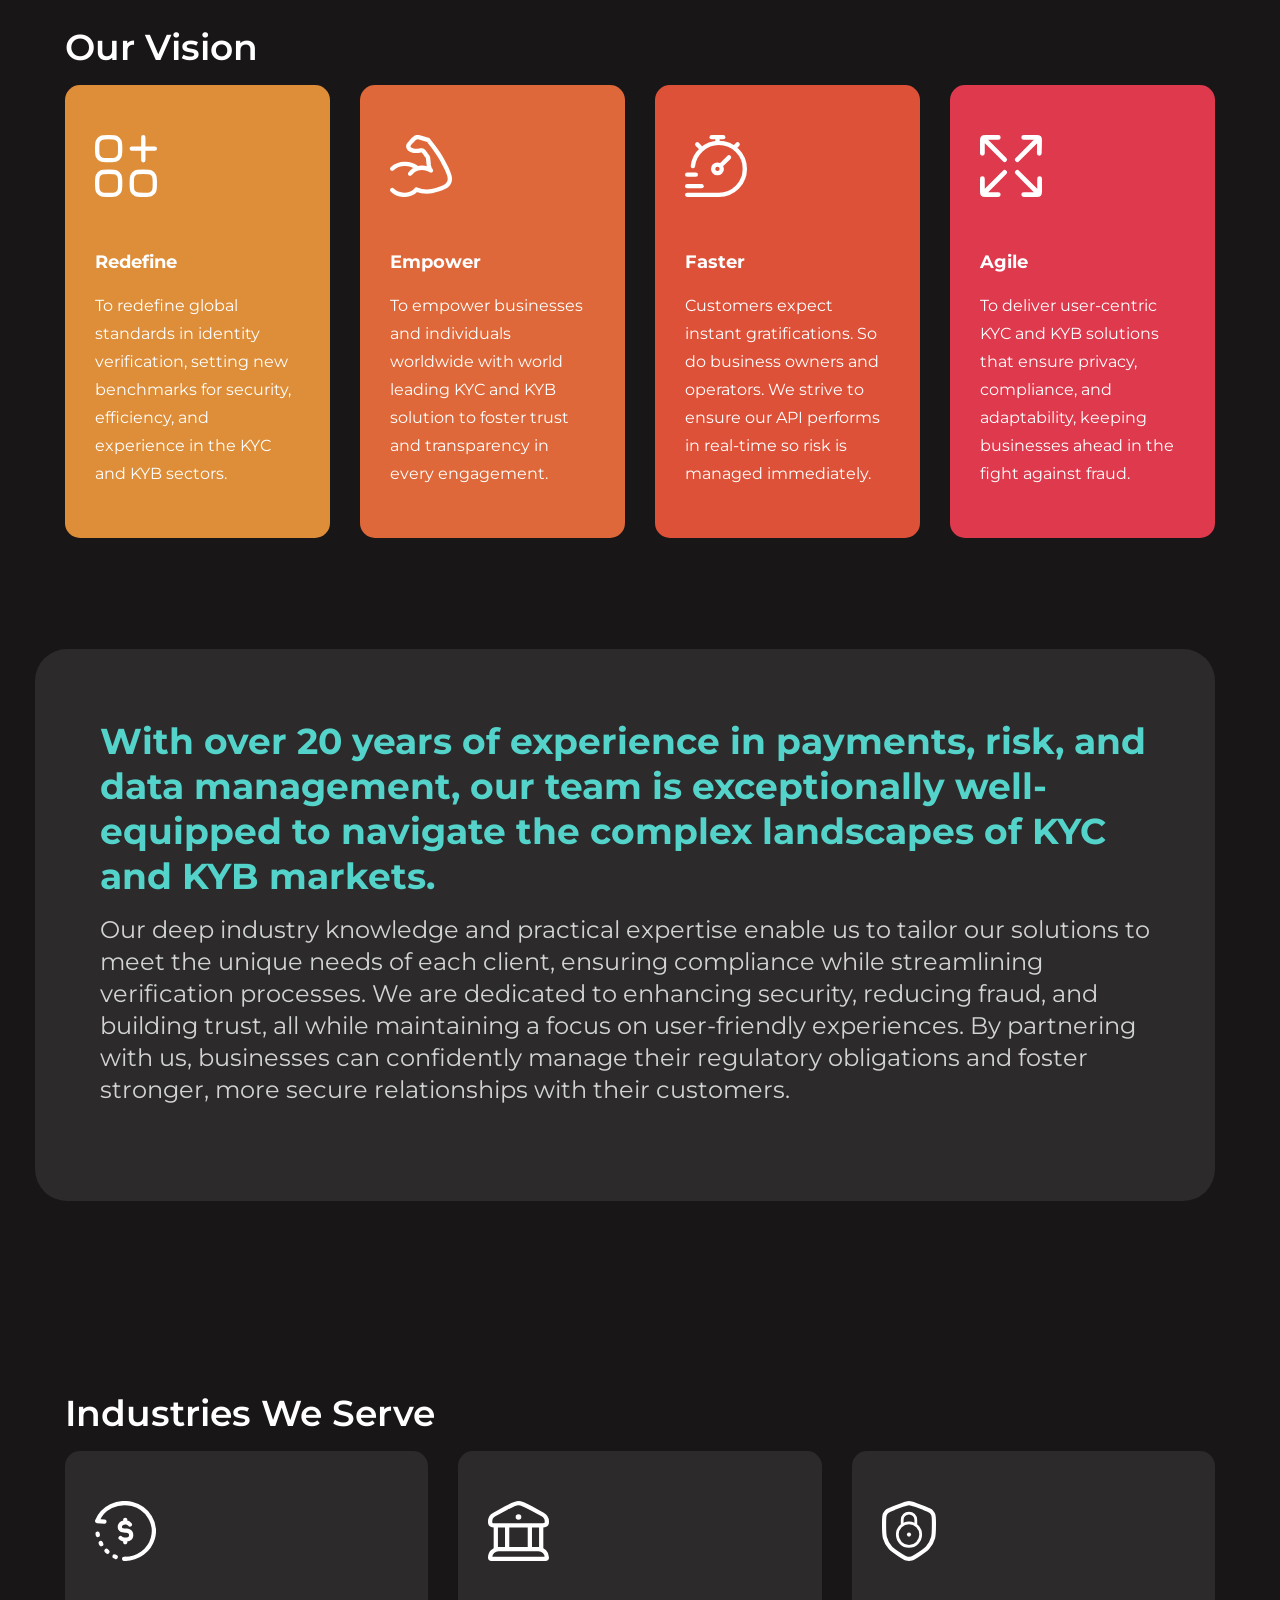
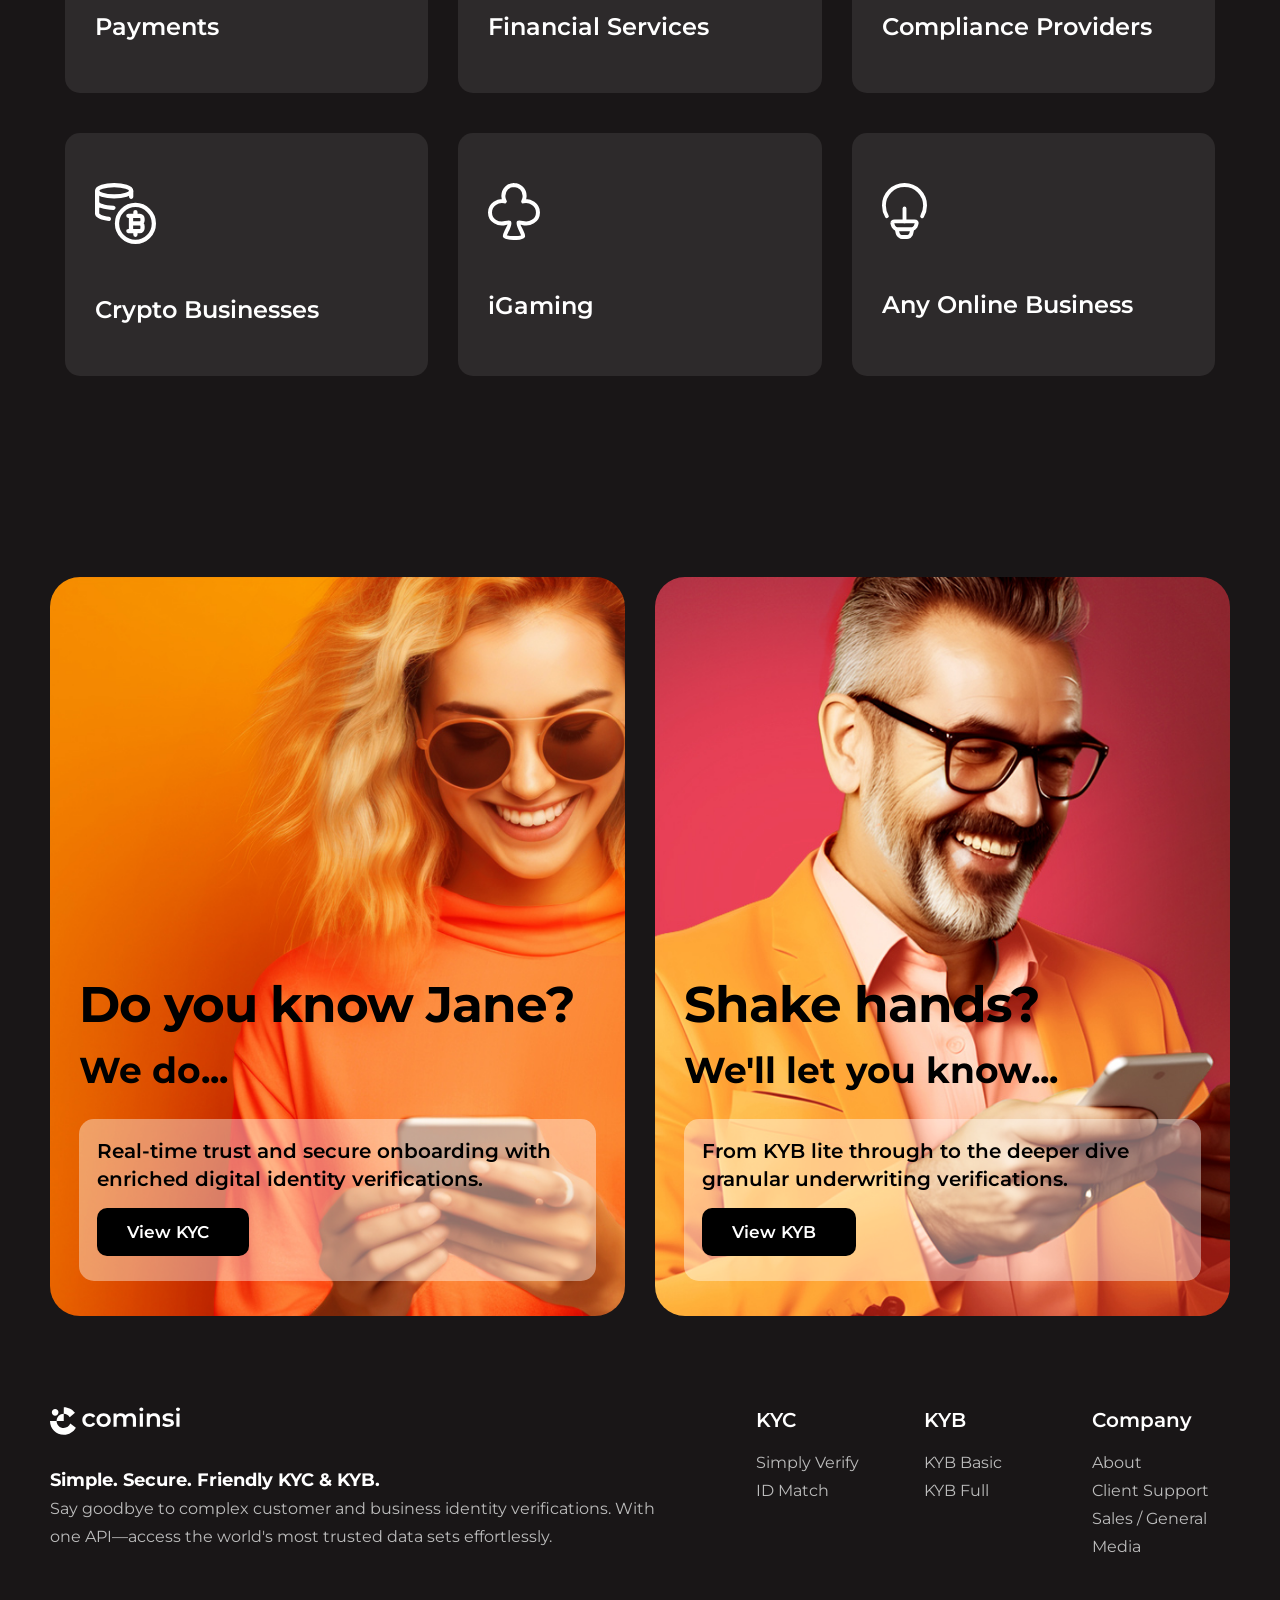
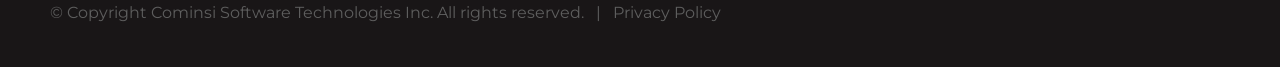
==== commit 80f21b4d: "Cookie & Google Scripts" ====
--- a/company/about.html
+++ b/company/about.html
@@ -26,7 +26,25 @@
 	<link rel='stylesheet' href='../css-new/styles.css'>
 	
 	<!-- Revolution Slider -->
-	<link rel="stylesheet" href="../plugins/rs-plugin-6.custom/css/rs6.css"> </head>
+	<link rel="stylesheet" href="../plugins/rs-plugin-6.custom/css/rs6.css"> 
+
+
+    <!--GOOGLE TAG-->
+	<script async src="https://www.googletagmanager.com/gtag/js?id=G-72CCLYTNGY"></script>
+	<script>
+	  window.dataLayer = window.dataLayer || [];
+	  function gtag(){dataLayer.push(arguments);}
+	  gtag('js', new Date());
+
+	  gtag('config', 'G-72CCLYTNGY');
+	</script>
+
+
+	<!--COOKIE SCRIPT-->
+	<script type="text/javascript" charset="UTF-8" src="//cdn.cookie-script.com/s/add00f74886fc81588359713a77c9643.js"></script>
+
+
+	</head>
 
 
 
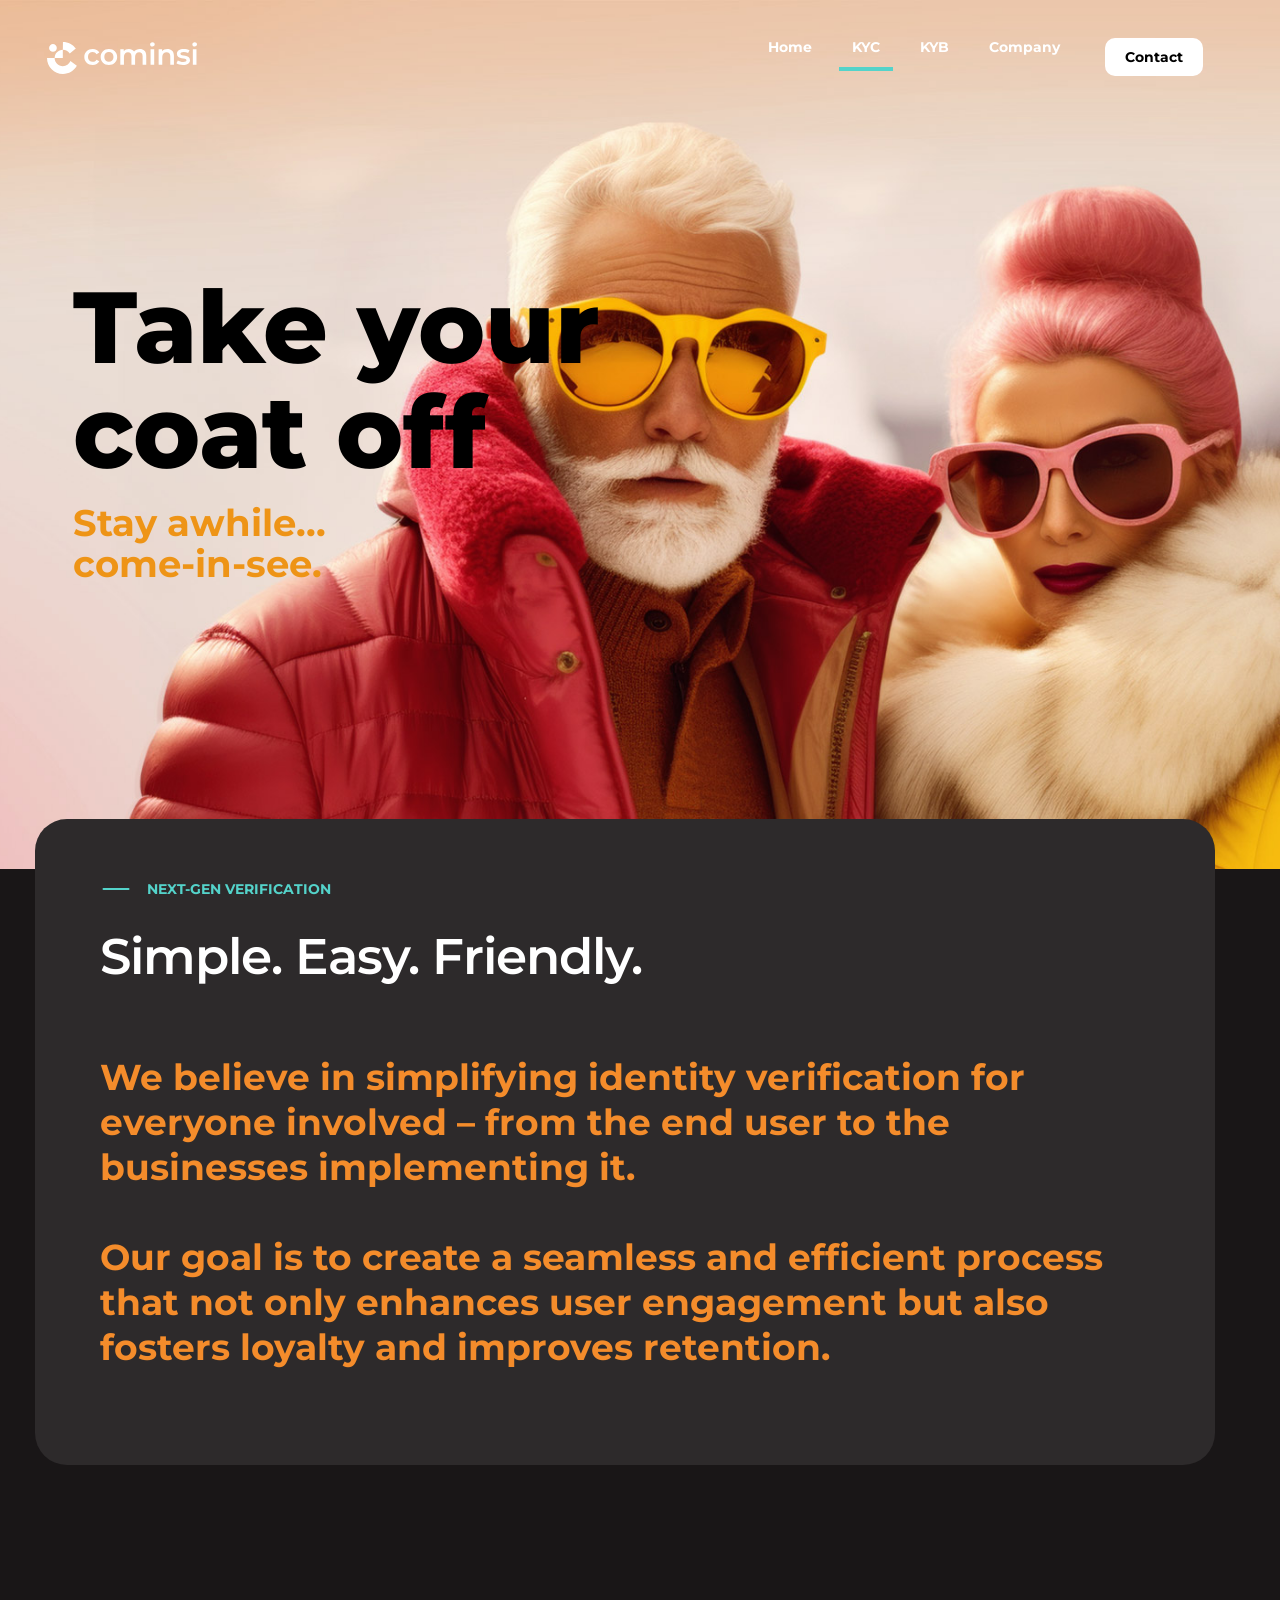
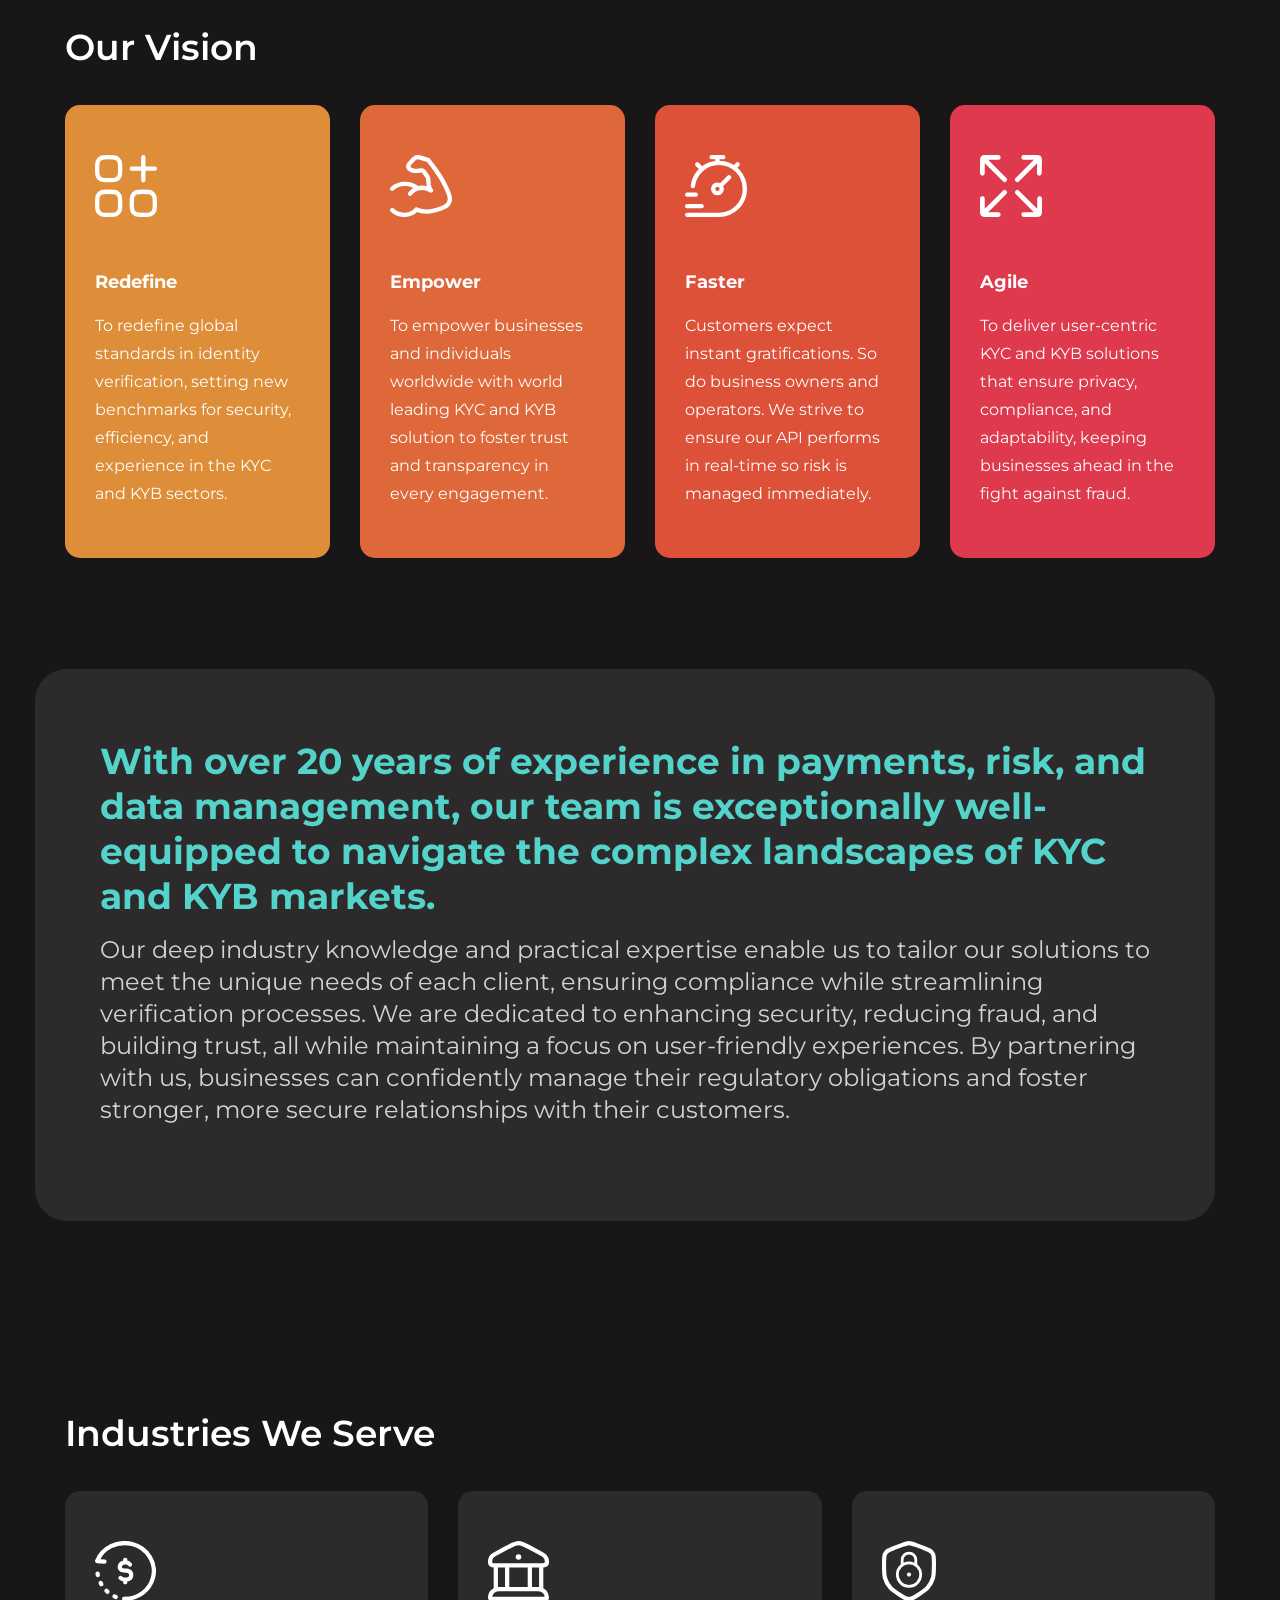
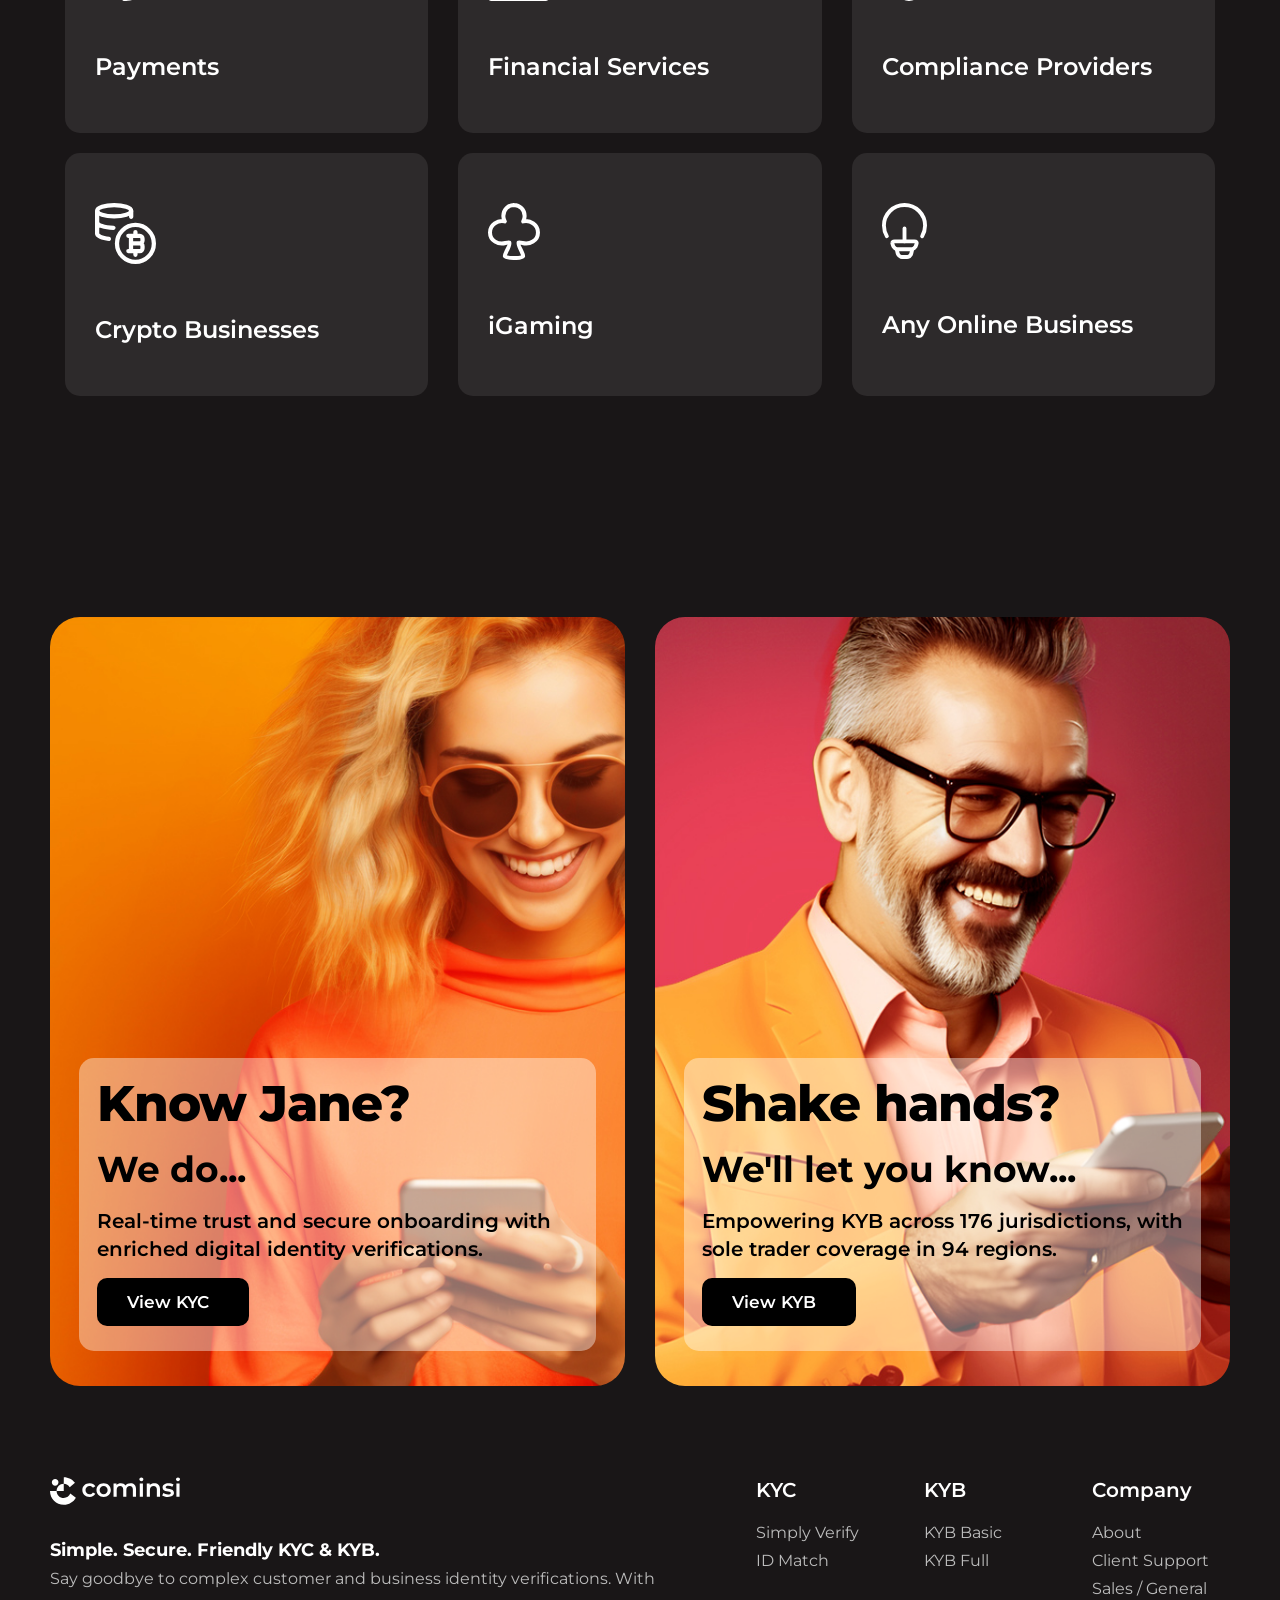
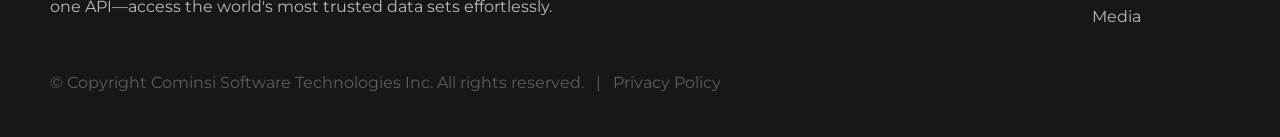
==== commit 63f995a4: "CSS mobile tablet" ====
--- a/company/about.html
+++ b/company/about.html
@@ -63,10 +63,10 @@
 
 								<div class="logo">
 									<a id="logo" href="../index.html" title="Cominsi" data-height="80" data-padding="15">
-										<img class="logo-main scale-with-grid svg" src="../img/svg/brand-cominsi-horz-black.svg" />
-										<img class="logo-sticky scale-with-grid svg" src="../img/svg/brand-cominsi-horz-black.svg" />
-										<img class="logo-mobile scale-with-grid svg" src="../img/svg/brand-cominsi-horz-black.svg" />
-										<img class="logo-mobile-sticky scale-with-grid svg" src="../img/svg/brand-cominsi-horz-black.svg" /></a>
+										<img class="logo-main scale-with-grid svg" src="../img/svg/brand-cominsi-horz-white.svg" />
+										<img class="logo-sticky scale-with-grid svg" src="../img/svg/brand-cominsi-horz-white.svg" />
+										<img class="logo-mobile scale-with-grid svg" src="../img/svg/brand-cominsi-horz-white.svg" />
+										<img class="logo-mobile-sticky scale-with-grid svg" src="../img/svg/brand-cominsi-horz-white.svg" /></a>
 								</div>
 
 
@@ -75,10 +75,10 @@
 								<div class="menu_wrapper">
 									<nav id="menu">
 										<ul id="menu-main-menu" class="menu menu-main">
-											<li> <a href="../index.html" style="color:#000;"><span>Home</span></a> </li>
-											<li> <a href="../services/kyc.html" style="color:#000;"><span>KYC</span></a> </li>
-											<li> <a href="../services/kyb.html" style="color:#000;"><span>KYB</span></a> </li>
-											<li class="current-menu-item page_item current_page_item"> <a href="../services/kyc.html" style="color:#000;"><span>Company</span></a> 
+											<li> <a href="../index.html"><span>Home</span></a> </li>
+											<li class="current-menu-item page_item current_page_item"> <a href="../services/kyc.html"><span>KYC</span></a> </li>
+											<li> <a href="../services/kyb.html"><span>KYB</span></a> </li>
+											<li> <a href="#"><span>Company</span></a> 
 												 <ul class="sub-menu">
                                                     <li><a href="#"><span>About</span></a></li>
                                                     <li><a href="contact.html"><span>Contact Us</span></a></li>
@@ -94,11 +94,13 @@
 
 							</div>
 							<div class="top_bar_right ">
-								<div class="top_bar_right_wrapper"> <a href="contact.html" class="action_button top-bar-right-button ">Contact</a> </div>
+								<div class="top_bar_right_wrapper"> <a href="../company/contact.html" class="action_button top-bar-right-button ">Contact</a> </div>
 							</div>
 						</div>
 					</div>
 				</div>
+
+
 
 
 
@@ -127,22 +129,68 @@
 
 
 									<!-- HEADER	-->
-									<rs-layer id="slider-1-slide-1-layer-3" data-color="#000" data-type="text" data-rsp_ch="on" data-xy="xo:80px,80px,50px,50px;yo:225px,225px,300px,300px;" data-text="w:normal;s:120,120,80,80;l:110,110,80,80;fw:700;" data-dim="w:700px,700px,600px,600px;" data-frame_0="x:-50,-50,-24,-24;" data-frame_1="sp:1000;" data-frame_999="o:0;st:w;" style="z-index:12;font-family:'Montserrat';">Take your coat off.</rs-layer>
+									<rs-layer id="slider-1-slide-1-layer-3" 
+									    data-color="#000" 
+									    data-type="text" 
+									    data-rsp_ch="on" 
+									    data-xy="xo:80px,80px,50px,50px;yo:300px,200px,330px,330px;" 
+									    data-text="w:normal;s:110,110,80,80;l:115,115,85,85;fw:800;" 
+									    data-dim="w:700px,700px,500px,600px;" 
+									    data-frame_0="x:-50,-50,-24,-24;" 
+									    data-frame_1="sp:1000;" 
+									    data-frame_999="o:0;st:w;" 
+									    style="z-index:12;font-family:'Montserrat';">
+									    Take your coat off
+									</rs-layer>
+
+
+
 									
 
 									<!-- SUB-HEADER	-->
-									<rs-layer id="slider-1-slide-1-layer-2" data-type="text" data-color="#ee9416" data-rsp_ch="on" data-xy="xo:80px,80px,50px,50px;yo:500px,500px,500px,500px;" data-text="w:normal;s:45,45,40,40;l:40,40,40,40;fw:600;" data-dim="w:700px;" data-frame_0="x:-50,-50,-24,-24;" data-frame_1="sp:1000;" data-frame_999="o:0;st:w;" style="z-index:13;font-family:'Montserrat';"> Come-in-see.</rs-layer>
+									<rs-layer id="slider-1-slide-1-layer-2"
+										data-type="text" 
+										data-color="#ee9416"
+										data-rsp_ch="on" 
+										data-xy="xo:80px,80px,50px,50px;yo:550px,450px,525px,525px;" 
+										data-text="w:normal;s:40,40,35,35;l:45,45,45,45;fw:700;" 
+										data-dim="w:600px,600px,400px,600px;" 
+										data-frame_0="x:-50,-50,-24,-24;" 
+										data-frame_1="sp:1000;" 
+										data-frame_999="o:0;st:w;" 
+										style="z-index:13;font-family:'Montserrat';">Stay awhile... <Br>come-in-see.
+									</rs-layer>
 									
 
 
 
-									<!-- SUB-HEADER	-->
-									<rs-layer id="slider-1-slide-1-layer-2" data-type="text" data-color="#000" data-rsp_ch="on" data-xy="xo:80px,80px,50px,50px;yo:600px,600px,500px,500px;" data-text="w:normal;s:35,35,40,40;l:40,40,40,40;fw:600;" data-dim="w:700px;" data-frame_0="x:-50,-50,-24,-24;" data-frame_1="sp:1000;" data-frame_999="o:0;st:w;" style="z-index:13;font-family:'Montserrat';">Discover why we're revolutionizing identity verification.</rs-layer>
+									<!-- SUB-HEADER	
+									<rs-layer id="slider-1-slide-1-layer-2" 
+										data-type="text" 
+										data-color="#000" 
+										data-rsp_ch="on" 
+										data-xy="xo:80px,80px,50px,50px;yo:600px,600px,650px,650px;" 
+										data-text="w:normal;s:35,35,40,40;l:40,40,40,40;fw:600;" 
+										data-dim="w:500px,500px,400px,600px;" 
+										data-frame_0="x:-50,-50,-24,-24;" 
+										data-frame_1="sp:1000;" 
+										data-frame_999="o:0;st:w;" 
+										style="z-index:13;font-family:'Montserrat';">Discover our new way to identity verification.
+									</rs-layer>-->
 									
 
 
 									<!-- IMAGE -->
-									<rs-layer id="slider-1-slide-1-layer-8" data-type="image" data-rsp_ch="on" data-xy="x:r,r,c,c;xo:0,0,80px,80px;y:t,t,b,b;yo:0px,0px,0px,0px;" data-dim="w:1920px,1920px,1500px,1500px;h:1280px,1280px,1000px,1000px;" data-basealign="slide" data-frame_0="x:right;" data-frame_1="sp:1000;" data-frame_999="o:0;st:w;" style="z-index:2;"><img src="../img/dummy.png" class="tp-rs-img rs-lazyload" width="1920" height="1280" data-lazyload="../img/company/about.jpg"> </rs-layer>
+									<rs-layer id="slider-1-slide-1-layer-8" 
+										data-type="image" 
+										data-rsp_ch="on" 
+										data-xy="x:r,r,c,c;xo:0,0,80px,80px;y:t,t,b,b;yo:0px,0px,0px,0px;" 
+										data-dim="w:1920px,1920px,1500px,1500px;h:1280px,1280px,1000px,1000px;" 
+										data-basealign="slide" 
+										data-frame_0="x:right;" 
+										data-frame_1="sp:1000;" 
+										data-frame_999="o:0;st:w;" 
+										style="z-index:2;"><img src="../img/dummy.png" class="tp-rs-img rs-lazyload" width="1920" height="1280" data-lazyload="../img/company/about.jpg"> </rs-layer>
 
 									
 
@@ -231,7 +279,7 @@
 						<div class="row">
 							
 
-							<div class="col-md-3 column_hover_color">
+							<div class="col-md-3 column_hover_color m-t-20">
 									<div class="hover_color_bg" style="background-color:#de8e39;border-radius:15px;">
 										<div class="hover_color_wrapper" style="padding:50px 30px 35px;"><img class="scale-with-grid" src="../img/svg/redefine.svg" width="30%" />
 											<hr class="no_line" style="margin: 0 auto 40px auto" />
@@ -241,7 +289,7 @@
 									</div>
 							</div>
 
-							<div class="col-md-3 column_hover_color">
+							<div class="col-md-3 column_hover_color m-t-20">
 									<div class="hover_color_bg" style="background-color:#de6839;border-radius:15px;">
 										<div class="hover_color_wrapper" style="padding:50px 30px 35px;"><img class="scale-with-grid" src="../img/svg/muscle.svg" width="30%" />
 											<hr class="no_line" style="margin: 0 auto 40px auto" />
@@ -251,7 +299,7 @@
 									</div>
 							</div>
 
-							<div class="col-md-3 column_hover_color">
+							<div class="col-md-3 column_hover_color m-t-20">
 									<div class="hover_color_bg" style="background-color:#de5139;border-radius:15px;">
 										<div class="hover_color_wrapper" style="padding:50px 30px 35px;"><img class="scale-with-grid" src="../img/svg/timer.svg" width="30%" />
 											<hr class="no_line" style="margin: 0 auto 40px auto" />
@@ -263,7 +311,7 @@
 
 
 
-							<div class="col-md-3 column_hover_color">
+							<div class="col-md-3 column_hover_color m-t-20">
 									<div class="hover_color_bg" style="background-color:#de394d;border-radius:15px;">
 										<div class="hover_color_wrapper" style="padding:50px 30px 35px;"><img class="scale-with-grid" src="../img/svg/agile-arrows.svg" width="30%" />
 											<hr class="no_line" style="margin: 0 auto 40px auto" />
@@ -334,7 +382,7 @@
 						<h3 class="white"> Industries We Serve</h3>
 						<div class="row">
 
-							<div class="col-md-4 column_hover_color">
+							<div class="col-md-4 column_hover_color m-t-20">
 									<div class="hover_color_bg" style="background-color:#2d2a2b;border-radius:15px;">
 										<div class="hover_color_wrapper" style="padding:50px 30px 35px;"><img class="scale-with-grid" src="../img/svg/payments.svg" width="20%" />
 											<hr class="no_line" style="margin: 0 auto 40px auto" />
@@ -344,7 +392,7 @@
 									</div>
 							</div>
 
-							<div class="col-md-4 column_hover_color">
+							<div class="col-md-4 column_hover_color m-t-20">
 									<div class="hover_color_bg" style="background-color:#2d2a2b;border-radius:15px;">
 										<div class="hover_color_wrapper" style="padding:50px 30px 35px;"><img class="scale-with-grid" src="../img/svg/bank.svg" width="20%" />
 											<hr class="no_line" style="margin: 0 auto 40px auto" />
@@ -354,7 +402,7 @@
 									</div>
 							</div>
 
-							<div class="col-md-4 column_hover_color">
+							<div class="col-md-4 column_hover_color m-t-20">
 									<div class="hover_color_bg" style="background-color:#2d2a2b;border-radius:15px;">
 										<div class="hover_color_wrapper" style="padding:50px 30px 35px;"><img class="scale-with-grid" src="../img/svg/compliance.svg" width="18%" />
 											<hr class="no_line" style="margin: 0 auto 40px auto" />
@@ -370,7 +418,7 @@
 
 
 
-							<div class="col-md-4 column_hover_color m-t-40">
+							<div class="col-md-4 column_hover_color m-t-20">
 								<div class="hover_color_bg" style="background-color:#2d2a2b;border-radius:15px;">
 									<div class="hover_color_wrapper" style="padding:50px 30px 35px;"><img class="scale-with-grid" src="../img/svg/crypto.svg" width="20%" />
 										<hr class="no_line" style="margin: 0 auto 40px auto" />
@@ -385,7 +433,7 @@
 						
 
 
-							<div class="col-md-4 column_hover_color m-t-40">
+							<div class="col-md-4 column_hover_color m-t-20">
 								<div class="hover_color_bg" style="background-color:#2d2a2b;border-radius:15px;">
 									<div class="hover_color_wrapper" style="padding:50px 30px 35px;"><img class="scale-with-grid" src="../img/svg/gaming.svg" width="17%" />
 										<hr class="no_line" style="margin: 0 auto 40px auto" />
@@ -398,7 +446,7 @@
 
 
 
-							<div class="col-md-4 column_hover_color m-t-40">
+							<div class="col-md-4 column_hover_color m-t-20">
 								<div class="hover_color_bg" style="background-color:#2d2a2b;border-radius:15px;">
 									<div class="hover_color_wrapper" style="padding:50px 30px 35px;"><img class="scale-with-grid" src="../img/svg/idea.svg" width="15%" />
 										<hr class="no_line" style="margin: 0 auto 40px auto" />
@@ -430,24 +478,26 @@
 						<div class="wrap mcb-wrap one valign-top move-up clearfix col-12" data-col="one" style="margin-top:-60px">
 							<div class="row">
 
-								<div class="col-md-6 column_column column-margin-20px">
+								<div class="col-md-6 column_column column-margin-20px m-t-20">
 									<div class="column_attr clearfix mobile_align_center bg-cover" style="background-color:#de5139; background-image:url('../img/homepage/know-jane.jpg');background-repeat:no-repeat;background-position:center;padding:400px 5% 35px ;border-radius: 30px;">
-										<h2><span style="color:#000; font-weight: 700;">Do you know Jane?</span></h2>
-										<h3><span style="color:#000; font-weight: 700;">We do...</span></h3>
-										<hr class="no_line" style="margin: 0 auto 10px auto" />
+										
+										<hr class="no_line" style="margin: 0 auto 40px auto" />
 										<div class="white-box">
+											<h2><span style="color:#000; font-weight: 800;">Know Jane?</span></h2>
+											<h3><span style="color:#000; font-weight: 700;">We do...</span></h3>
 											<p>Real-time trust and secure onboarding with enriched digital identity verifications.</span> </p> <a class="button has-icon button_right button_theme " href="../services/kyc.html"><span class="button_icon"><i class="fas fa-arrow-right" ></i></span><span class="button_label">View KYC</a> </span>
 										</div>
 									</div>
 								</div>
 
-								<div class="col-md-6 column_column column-margin-20px">
+								<div class="col-md-6 column_column column-margin-20px m-t-20">
 									<div class="column_attr clearfix mobile_align_center bg-cover" style="background-color:#de394d; background-image:url('../img/homepage/kyb-hand-shake.jpg');background-repeat:no-repeat;background-position:center;padding:400px 5% 35px ;border-radius: 30px;">
-										<h2><span style="color:#000; font-weight: 700; ">Shake hands?</span></h2>
+										
+										<hr class="no_line" style="margin: 0 auto 40px auto" />
+										<div class="white-box">
+											<h2><span style="color:#000; font-weight: 800; ">Shake hands?</span></h2>
 										<h3><span style="color:#000; font-weight: 700;">We'll let you know...</span></h3>
-										<hr class="no_line" style="margin: 0 auto 10px auto" />
-										<div class="white-box">
-											<p>From KYB lite through to the deeper dive granular underwriting verifications.</span> </p> <a class="button has-icon button_right button_size_2 button_theme" href="../services/kyb.html"><span class="button_icon"><i class="fas fa-arrow-right" ></i></span><span class="button_label">View KYB</a> </span>
+											<p>Empowering KYB across 176 jurisdictions, with sole trader coverage in 94 regions.</span> </p> <a class="button has-icon button_right button_size_2 button_theme" href="../services/kyb.html"><span class="button_icon"><i class="fas fa-arrow-right" ></i></span><span class="button_label">View KYB</a> </span>
 										</div>
 									</div>
 								</div>
--- a/css-new/styles.css
+++ b/css-new/styles.css
@@ -245,6 +245,7 @@
 .mcb_item_custom218 .desc-wrapper .desc{
 	font-size: 18px;
 	color:#8792A1;
+	line-height: 1.2;
 }
 
 
@@ -262,6 +263,7 @@
 	font-size: 14px;
 	font-weight: bold;
 	color: #54d3ca;
+	line-height: 1.2;
 }
 .mcb_item_custom219 .mcb-column_inner_custom219 {
 	margin-bottom: 10px;
@@ -288,6 +290,7 @@
 .mcb_item_custom220 .desc-wrapper .desc{
 	font-size: 18px;
 	color:#8792A1;
+	line-height: 1.2;
 }
 
 
@@ -335,6 +338,7 @@
 .mcb_item_custom222 .desc-wrapper .desc{
 	font-size: 18px;
 	color:#8792A1;
+	line-height: 1.2;
 }
 
 
@@ -352,6 +356,7 @@
 	font-size: 14px;
 	font-weight: bold;
 	color: #54d3ca;
+	line-height: 1.2;
 }
 .mcb_item_custom223 .mcb-column_inner_custom223 {
 	margin-bottom: 10px;
@@ -378,6 +383,7 @@
 .mcb_item_custom224 .desc-wrapper .desc{
 	font-size: 18px;
 	color:#8792A1;
+	line-height: 1.2;
 }
 
 
@@ -487,7 +493,7 @@
 	border-radius: 32px 32px 32px 32px;
 	padding-top: 40px;
 	padding-left: 5%;
-	padding-bottom: 40px;
+	padding-bottom: 20px;
 	padding-right: 5%;
 	align-items: center;
 	background-repeat: no-repeat;
@@ -3148,6 +3154,157 @@
 	font-weight: 600;
 	padding: 18px;
 }
+
+
+@media screen and (max-width: 768px) {
+  .is-hidden-mobile {
+    display: none !important;
+  }
+
+
+.white-box {
+	border: 1px;
+	border-radius: 15px;
+	Background-color: rgba(255, 255, 255, .4);
+	color: #000;
+	font-size:15px;
+	font-weight: 600;
+	line-height: 1.4;
+	padding: 18px;
+}
+
+
+.black-box {
+	border: 1px;
+	border-radius: 15px;
+	Background-color: rgba(0, 0, 0, .75);
+	color: #fff;
+	font-size:15px;
+	font-weight: 600;
+	padding: 20px;
+}
+
+
+.mcb_item_custom216 {
+	text-align: center;
+	margin-top: -150px;
+}
+
+
+.mcb_item_custom398 .counter .sub-title {
+	color: #000;
+	font-size: 25px;
+	line-height: 29px;
+	font-weight: 600;
+	padding: 0px;
+}
+
+
+.mcb-section .mcb-wrap_custom108 .mcb-wrap_inner_custom108{
+	background-color: #FFFFFF;
+	border-radius: 32px 32px 32px 32px;
+	padding-top: 40px;
+
+	padding-bottom: 20px;
+
+	align-items: center;
+	background-repeat: no-repeat;
+	background-position: bottom left;
+	background-size: contain;
+	align-content: space-evenly;
+}
+
+
+
+  }
+
+
+
+@media screen and (min-width: 769px) and (max-width: 1024px) {
+  .is-hidden-tablet {
+    display: none !important;
+  }
+
+
+.white-box {
+	border: 1px;
+	border-radius: 15px;
+	Background-color: rgba(255, 255, 255, .4);
+	color: #000;
+	font-size:15px;
+	font-weight: 600;
+	line-height: 1.4;
+	padding: 18px;
+}
+
+
+.black-box {
+	border: 1px;
+	border-radius: 15px;
+	Background-color: rgba(0, 0, 0, .75);
+	color: #fff;
+	font-size:15px;
+	font-weight: 600;
+	padding: 20px;
+}
+
+
+.mcb_item_custom216 {
+	text-align: center;
+	margin-top: -150px;
+}
+
+
+
+.mcb_item_custom398 .counter .sub-title {
+	color: #000;
+	font-size: 25px;
+	line-height: 29px;
+	font-weight: 600;
+	padding: 0px;
+}
+
+
+.mcb-section .mcb-wrap_custom108 .mcb-wrap_inner_custom108{
+	background-color: #FFFFFF;
+	border-radius: 32px 32px 32px 32px;
+	padding-top: 40px;
+	margin-left: 100px;
+	padding-bottom: 10px;
+	align-items: center;
+	background-repeat: no-repeat;
+	background-position: bottom left;
+	background-size: contain;
+
+
+}
+
+
+
+
+  }
+
+
+
+
+@media screen and (min-width: 1280px) {
+  .is-hidden-desktop {
+    display: none !important;
+  }
+
+
+.mcb_item_custom398 .counter .sub-title {
+	color: #000;
+	font-size: 24px;
+	line-height: 28px;
+	font-weight: 600;
+	padding: 0px;
+}
+
+
+}
+
+
 
 
 .light-text {font-weight: 400;}
@@ -4112,7 +4269,7 @@
 		padding: 0 40px 0 20px
 	}
 	.menu-highlight #Top_bar .menu>li {
-		margin: 0 2px
+		margin: 0
 	}
 	.menu-highlight:not(.header-creative) #Top_bar .menu>li>a {
 		padding: 0;
@@ -4652,8 +4809,10 @@
 		width: 100%;
 		left: 0;
 		top: -60px;
-		height: 60px;
+		height: 65px;
 		z-index: 701;
+		margin-top: -2px;
+		padding-top: 3px;
 		background: #fff;
 		opacity: .97;
 		-webkit-box-shadow: 0 2px 5px 0 rgba(0, 0, 0, 0.1);
@@ -4695,7 +4854,7 @@
 		width: auto
 	}
 	#Top_bar.is-sticky .menu_wrapper {
-		clear: none
+		clear: none;
 	}
 	#Top_bar.is-sticky .menu_wrapper .menu>li>a {
 		padding: 15px 0
